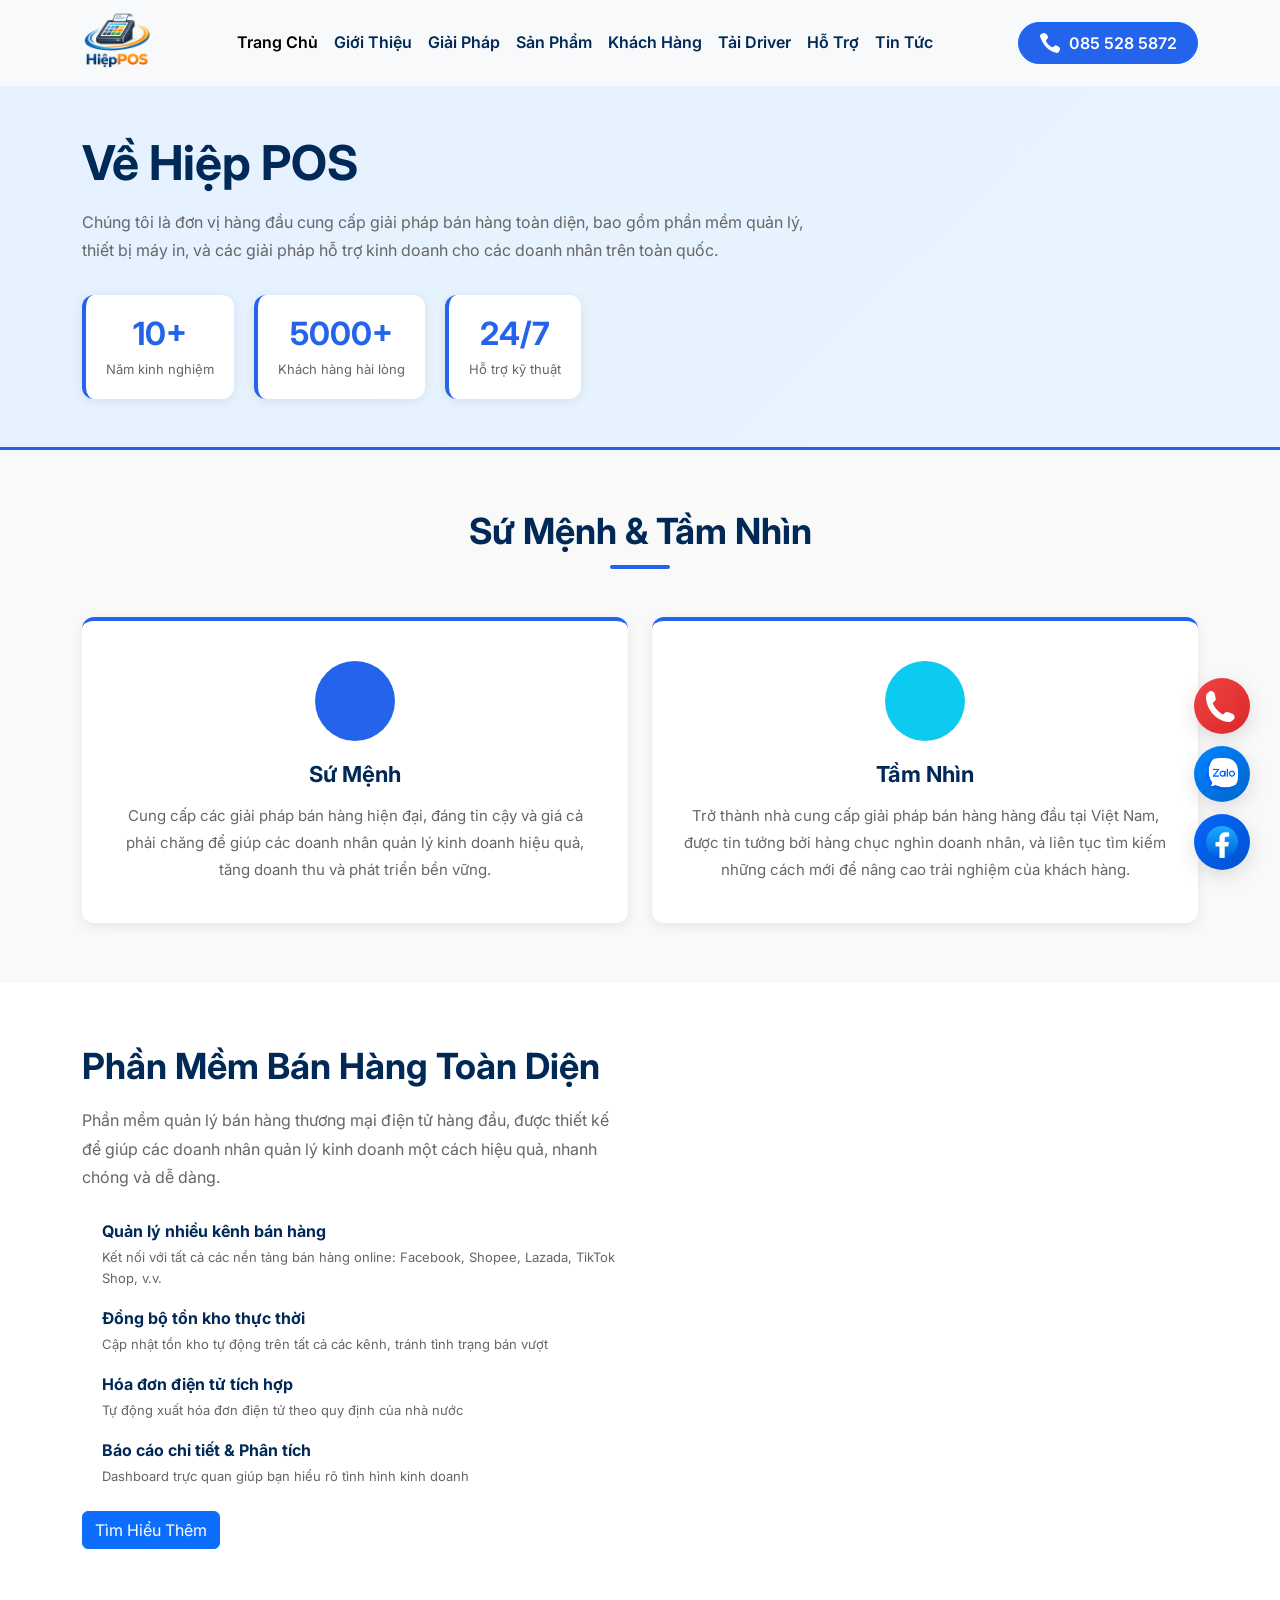
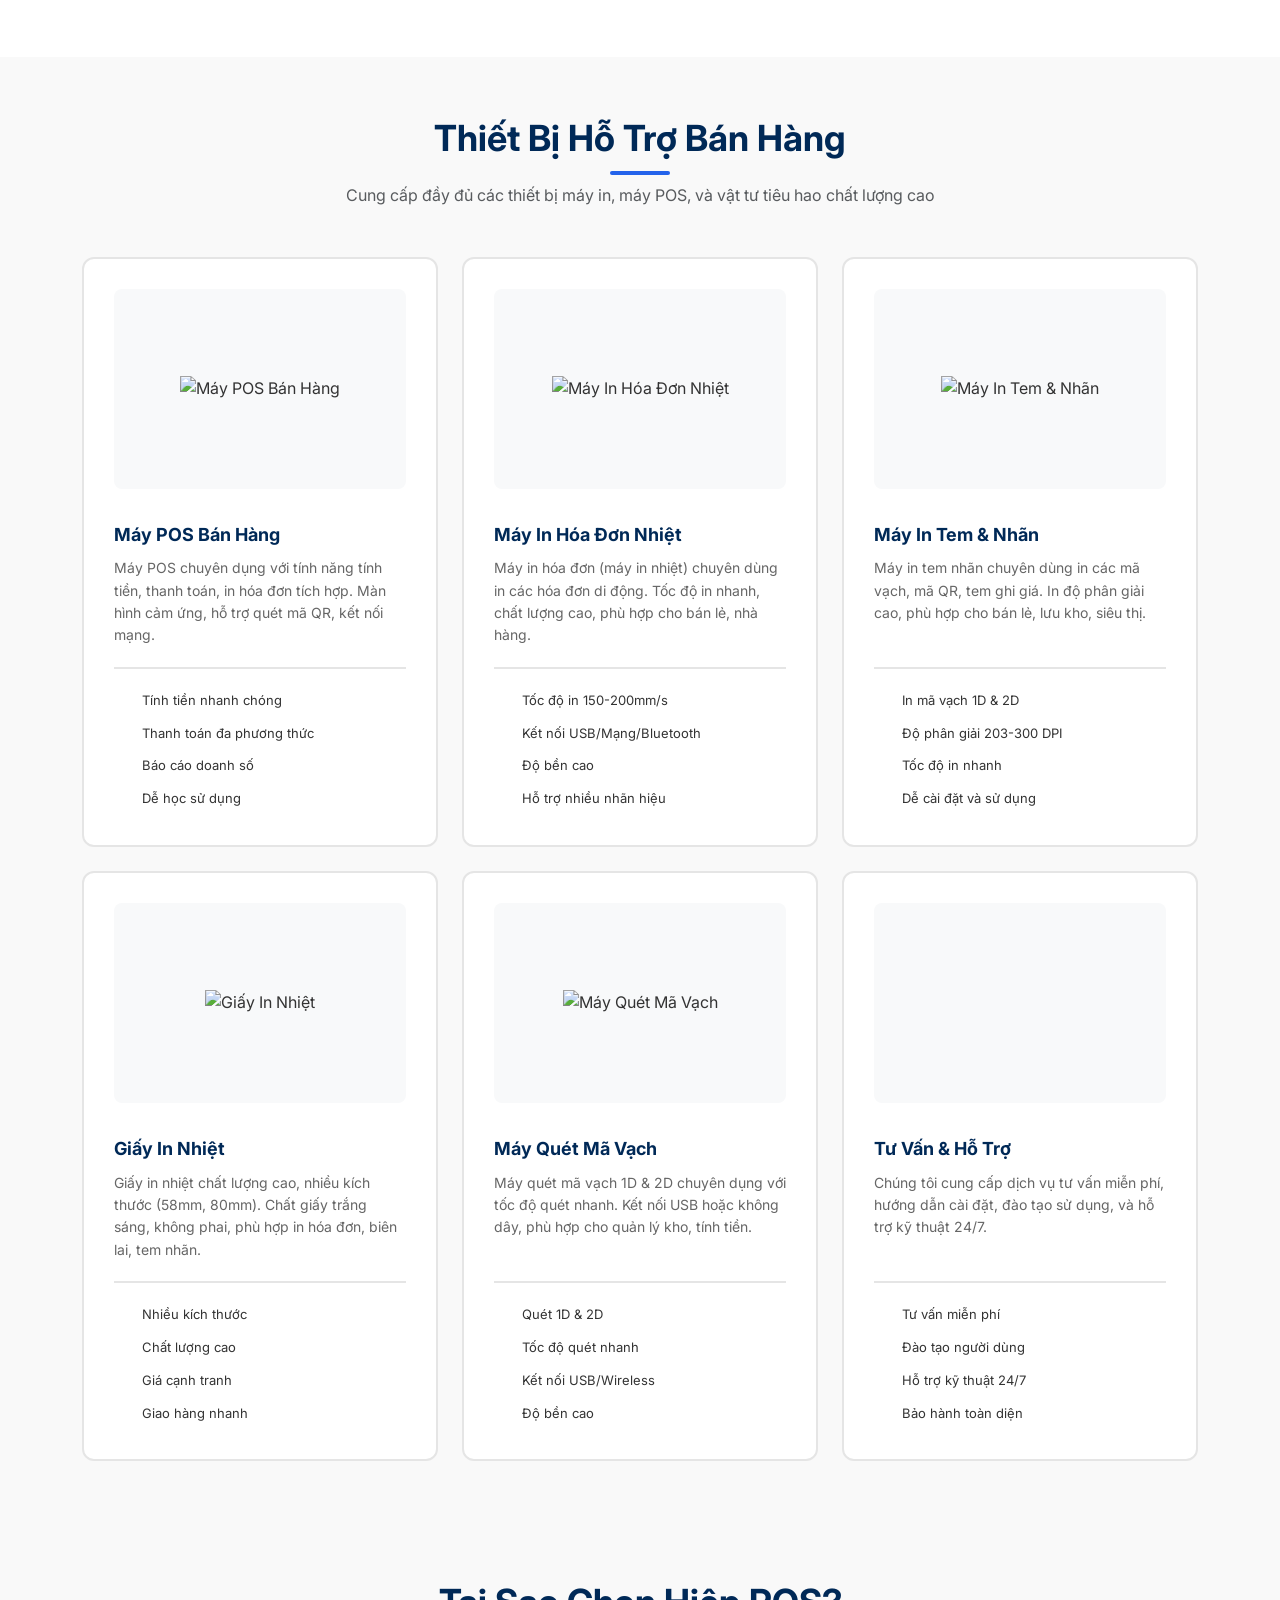
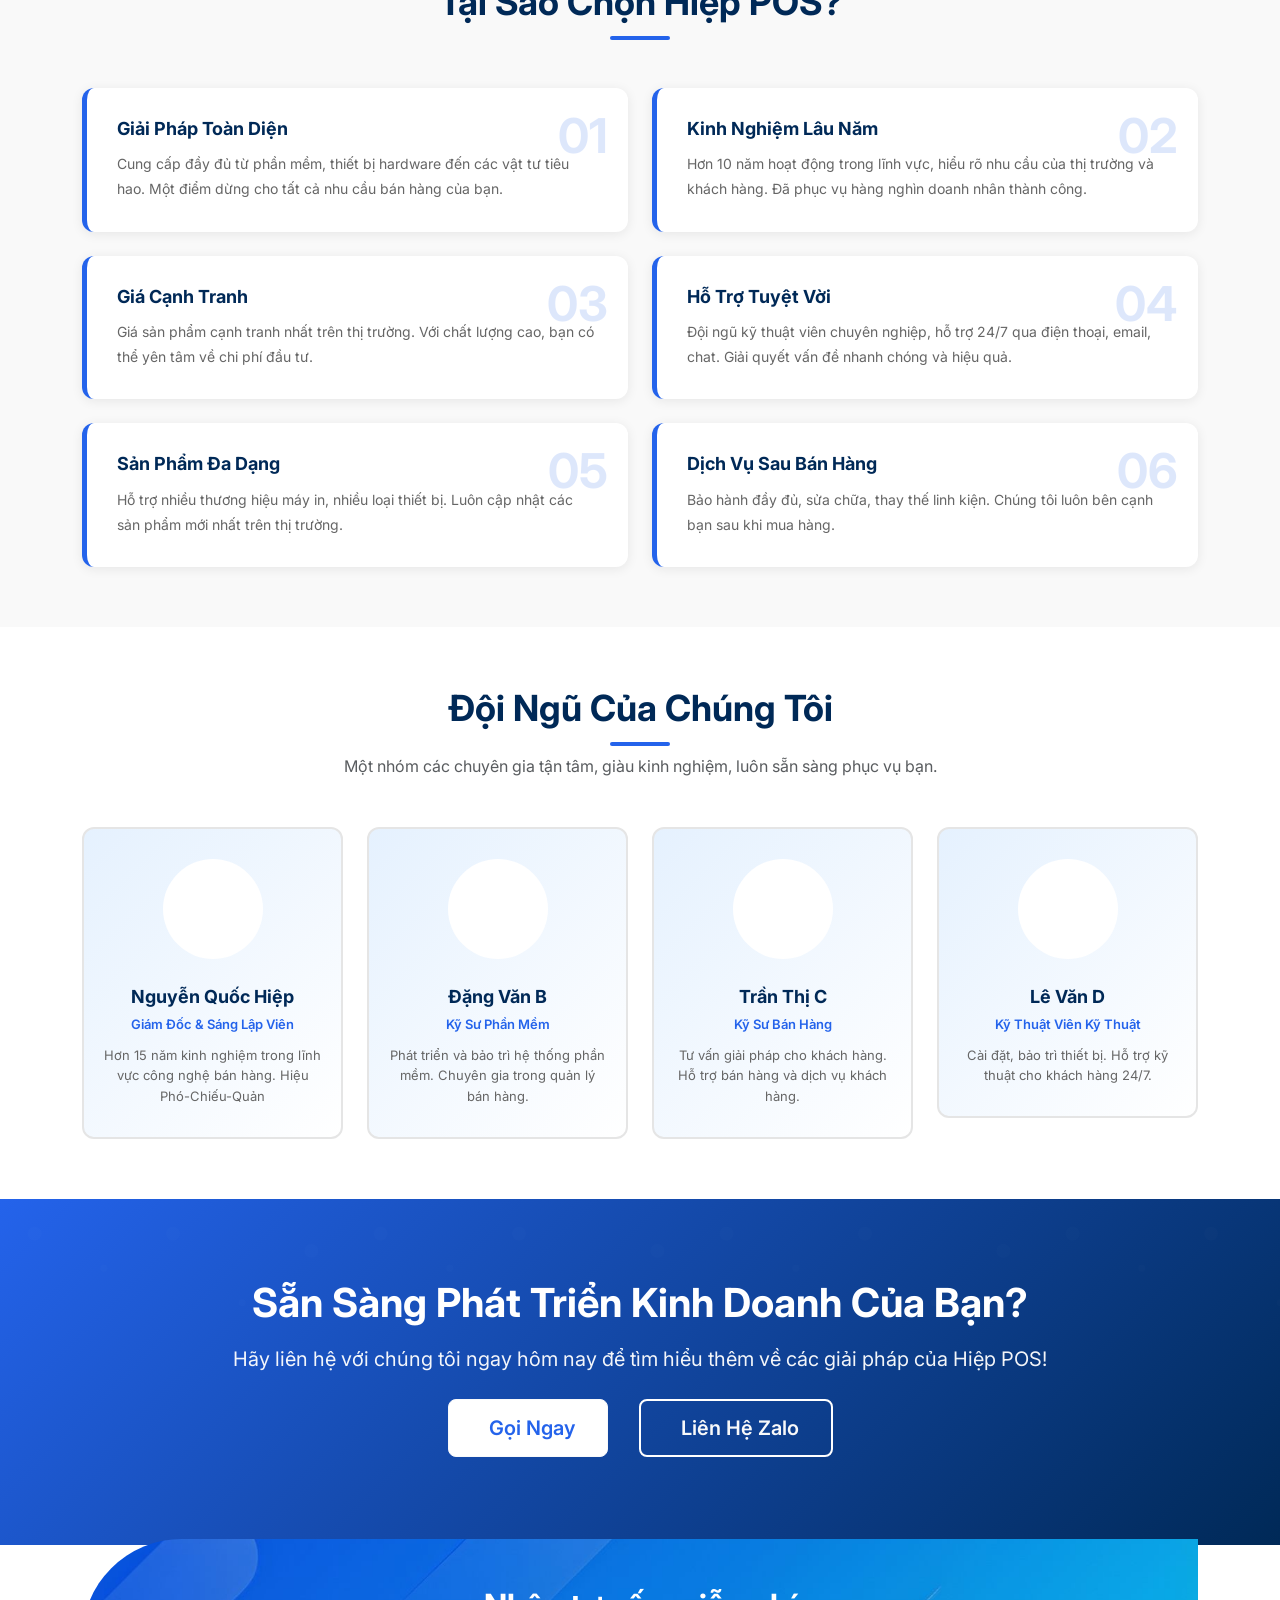
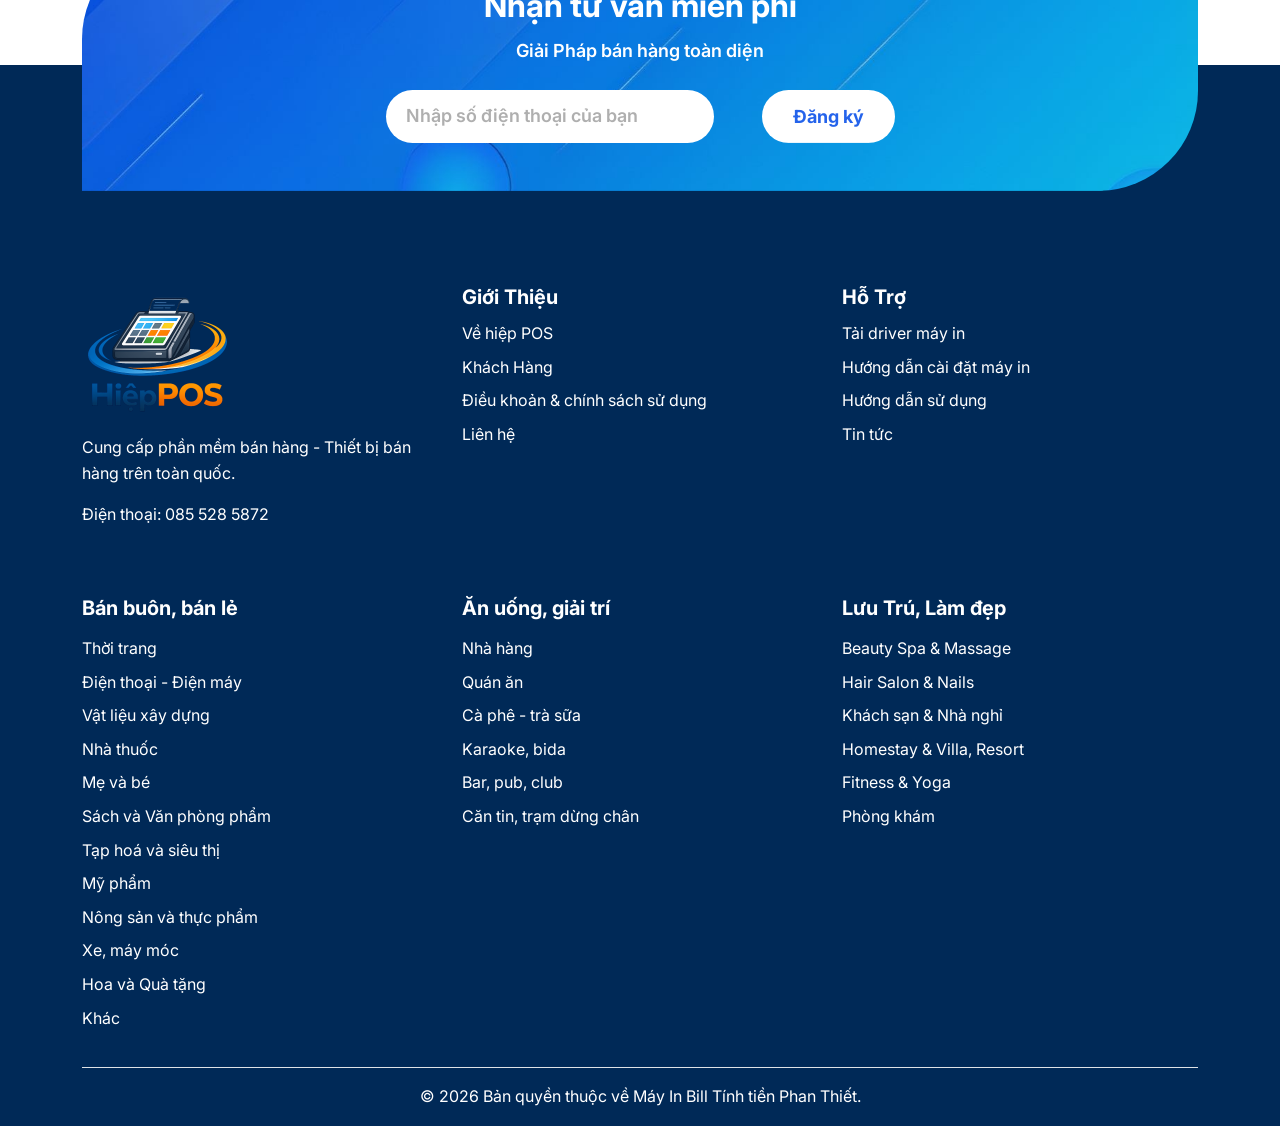
==== aboutus.html @ c45941be "update aboutus" ====
<!DOCTYPE html>
<html lang="vi">

<head>
  <meta charset="UTF-8">
  <meta name="viewport" content="width=device-width, initial-scale=1.0">
  <title>Về Hiệp POS - Giải Pháp Bán Hàng Toàn Diện</title>
  <link rel="icon" href="assets/images/icons/logo2.png">
  <link href="https://cdn.jsdelivr.net/npm/bootstrap@5.3.8/dist/css/bootstrap.min.css" rel="stylesheet"
    integrity="sha384-sRIl4kxILFvY47J16cr9ZwB07vP4J8+LH7qKQnuqkuIAvNWLzeN8tE5YBujZqJLB" crossorigin="anonymous">
  <link rel="preconnect" href="https://fonts.googleapis.com">
  <link rel="preconnect" href="https://fonts.gstatic.com" crossorigin>
  <link
    href="https://fonts.googleapis.com/css2?family=Inter:ital,opsz,wght@0,14..32,100..900;1,14..32,100..900&display=swap"
    rel="stylesheet">
  <link rel="stylesheet" href="./assets/css/reset.css">
  <link rel="stylesheet" href="https://unicons.iconscout.com/release/v4.2.0/css/solid.css">
  <link rel="stylesheet" href="./assets/css/style.css">
  <link rel="stylesheet" href="./assets/css/aboutus.css">

  <link rel="stylesheet" href="https://cdn.jsdelivr.net/npm/swiper@12/swiper-bundle.min.css" />
  <!-- Google tag (gtag.js) -->
  <script async src="https://www.googletagmanager.com/gtag/js?id=AW-18005648079"></script>
  <script>
    window.dataLayer = window.dataLayer || [];
    function gtag() { dataLayer.push(arguments); }
    gtag('js', new Date());

    gtag('config', 'AW-18005648079');
  </script>
</head>

<body>

  <!-- HEADER -->
  <header class="header">
    <nav class="navbar navbar-expand-lg bg-body-tertiary">
      <div class="container">
        <div class="logo">
          <img src="./assets/images/icons/logo2.png" alt="Logo">
        </div>
        <button class="navbar-toggler order-2" type="button" data-bs-toggle="collapse"
          data-bs-target="#navbarNavAltMarkup" aria-controls="navbarNavAltMarkup" aria-expanded="false"
          aria-label="Toggle navigation">
          <span class="navbar-toggler-icon"></span>
        </button>
        <div class="collapse order-2 order-lg-1 navbar-collapse justify-content-center" id="navbarNavAltMarkup">
          <div class="navbar-nav">
            <a class="nav-link active" aria-current="page" href="#">Trang chủ</a>
            <a class="nav-link" href="/aboutus.html">Giới thiệu</a>
            <a class="nav-link" href="#">Giải pháp</a>
            <a class="nav-link" href="#">Sản Phẩm</a>
            <a class="nav-link" href="#">Khách hàng</a>
            <a class="nav-link" href="/driver.html">Tải Driver</a>
            <a class="nav-link" href="#">Hỗ trợ</a>
            <a class="nav-link" href="#">Tin tức</a>
          </div>
        </div>
        <div class="phone-number order-1 oder-lg-3">
          <a href="tel:0855285872" class="btn btn-primary text-white d-flex align-items-center gap-2">
            <img class="icon" src="assets/images/icons/phone.svg" alt="Phone Icon"> 085 528 5872
          </a>
        </div>
      </div>
    </nav>
  </header>

  <!-- HERO BANNER SECTION -->
  <section class="about-hero py-5">
    <div class="container">
      <div class="row align-items-center">
        <div class="col-lg-8">
          <h1 class="about-title mb-3">Về Hiệp POS</h1>
          <p class="about-subtitle mb-4">Chúng tôi là đơn vị hàng đầu cung cấp giải pháp bán hàng toàn diện, bao gồm phần mềm quản lý, thiết bị máy in, và các giải pháp hỗ trợ kinh doanh cho các doanh nhân trên toàn quốc.</p>
          <div class="hero-stats">
            <div class="stat-item">
              <h3 class="stat-number">10+</h3>
              <p class="stat-label">Năm kinh nghiệm</p>
            </div>
            <div class="stat-item">
              <h3 class="stat-number">5000+</h3>
              <p class="stat-label">Khách hàng hài lòng</p>
            </div>
            <div class="stat-item">
              <h3 class="stat-number">24/7</h3>
              <p class="stat-label">Hỗ trợ kỹ thuật</p>
            </div>
          </div>
        </div>
        <div class="col-lg-4">
          <div class="hero-icon">
            <i class="uis uis-monitor"></i>
          </div>
        </div>
      </div>
    </div>
  </section>

  <!-- MISSION & VISION SECTION -->
  <section class="about-mission py-5 bg-light">
    <div class="container">
      <h2 class="section-title mb-5 text-center">Sứ Mệnh & Tầm Nhìn</h2>
      
      <div class="row g-4">
        <div class="col-lg-6">
          <div class="mission-card">
            <div class="mission-icon bg-primary">
              <i class="uis uis-target"></i>
            </div>
            <h4 class="mission-title">Sứ Mệnh</h4>
            <p class="mission-desc">Cung cấp các giải pháp bán hàng hiện đại, đáng tin cậy và giá cả phải chăng để giúp các doanh nhân quản lý kinh doanh hiệu quả, tăng doanh thu và phát triển bền vững.</p>
          </div>
        </div>
        <div class="col-lg-6">
          <div class="mission-card">
            <div class="mission-icon bg-info">
              <i class="uis uis-rocket"></i>
            </div>
            <h4 class="mission-title">Tầm Nhìn</h4>
            <p class="mission-desc">Trở thành nhà cung cấp giải pháp bán hàng hàng đầu tại Việt Nam, được tin tưởng bởi hàng chục nghìn doanh nhân, và liên tục tìm kiếm những cách mới để nâng cao trải nghiệm của khách hàng.</p>
          </div>
        </div>
      </div>
    </div>
  </section>

  <!-- PHẦN MỀM BÁN HÀNG SECTION -->
  <section class="about-software py-5">
    <div class="container">
      <div class="row align-items-center mb-5">
        <div class="col-lg-6">
          <h2 class="software-title mb-3">Phần Mềm Bán Hàng Toàn Diện</h2>
          <p class="software-desc">Phần mềm quản lý bán hàng thương mại điện tử hàng đầu, được thiết kế để giúp các doanh nhân quản lý kinh doanh một cách hiệu quả, nhanh chóng và dễ dàng.</p>
          <div class="software-features-list">
            <div class="feature-row">
              <i class="uis uis-check-circle"></i>
              <div>
                <h5>Quản lý nhiều kênh bán hàng</h5>
                <p>Kết nối với tất cả các nền tảng bán hàng online: Facebook, Shopee, Lazada, TikTok Shop, v.v.</p>
              </div>
            </div>
            <div class="feature-row">
              <i class="uis uis-check-circle"></i>
              <div>
                <h5>Đồng bộ tồn kho thực thời</h5>
                <p>Cập nhật tồn kho tự động trên tất cả các kênh, tránh tình trạng bán vượt</p>
              </div>
            </div>
            <div class="feature-row">
              <i class="uis uis-check-circle"></i>
              <div>
                <h5>Hóa đơn điện tử tích hợp</h5>
                <p>Tự động xuất hóa đơn điện tử theo quy định của nhà nước</p>
              </div>
            </div>
            <div class="feature-row">
              <i class="uis uis-check-circle"></i>
              <div>
                <h5>Báo cáo chi tiết & Phân tích</h5>
                <p>Dashboard trực quan giúp bạn hiểu rõ tình hình kinh doanh</p>
              </div>
            </div>
          </div>
          <a href="#" class="btn btn-primary mt-4">Tìm Hiểu Thêm</a>
        </div>
        <div class="col-lg-6">
          <div class="software-image">
            <i class="uis uis-software"></i>
          </div>
        </div>
      </div>
    </div>
  </section>

  <!-- THIẾT BỊ BÁN HÀNG SECTION -->
  <section class="about-hardware py-5 bg-light">
    <div class="container">
      <h2 class="section-title mb-2 text-center">Thiết Bị Hỗ Trợ Bán Hàng</h2>
      <p class="text-center text-muted mb-5">Cung cấp đầy đủ các thiết bị máy in, máy POS, và vật tư tiêu hao chất lượng cao</p>

      <div class="row g-4">
        <!-- POS Machines -->
        <div class="col-md-6 col-lg-4">
          <div class="product-card">
            <div class="product-image">
              <img src="assets/images/products/pos-machine.png" alt="Máy POS Bán Hàng" class="product-img">
            </div>
            <div class="product-icon">
              <i class="uis uis-credit-card"></i>
            </div>
            <h4 class="product-name">Máy POS Bán Hàng</h4>
            <p class="product-desc">Máy POS chuyên dụng với tính năng tính tiền, thanh toán, in hóa đơn tích hợp. Màn hình cảm ứng, hỗ trợ quét mã QR, kết nối mạng.</p>
            <ul class="product-features">
              <li><i class="uis uis-check"></i> Tính tiền nhanh chóng</li>
              <li><i class="uis uis-check"></i> Thanh toán đa phương thức</li>
              <li><i class="uis uis-check"></i> Báo cáo doanh số</li>
              <li><i class="uis uis-check"></i> Dễ học sử dụng</li>
            </ul>
          </div>
        </div>

        <!-- Thermal Printers -->
        <div class="col-md-6 col-lg-4">
          <div class="product-card">
            <div class="product-image">
              <img src="assets/images/products/thermal-printer.png" alt="Máy In Hóa Đơn Nhiệt" class="product-img">
            </div>
            <div class="product-icon">
              <i class="uis uis-print"></i>
            </div>
            <h4 class="product-name">Máy In Hóa Đơn Nhiệt</h4>
            <p class="product-desc">Máy in hóa đơn (máy in nhiệt) chuyên dùng in các hóa đơn di động. Tốc độ in nhanh, chất lượng cao, phù hợp cho bán lẻ, nhà hàng.</p>
            <ul class="product-features">
              <li><i class="uis uis-check"></i> Tốc độ in 150-200mm/s</li>
              <li><i class="uis uis-check"></i> Kết nối USB/Mạng/Bluetooth</li>
              <li><i class="uis uis-check"></i> Độ bền cao</li>
              <li><i class="uis uis-check"></i> Hỗ trợ nhiều nhãn hiệu</li>
            </ul>
          </div>
        </div>

        <!-- Label Printers -->
        <div class="col-md-6 col-lg-4">
          <div class="product-card">
            <div class="product-image">
              <img src="assets/images/products/label-printer.png" alt="Máy In Tem & Nhãn" class="product-img">
            </div>
            <div class="product-icon">
              <i class="uis uis-barcode"></i>
            </div>
            <h4 class="product-name">Máy In Tem & Nhãn</h4>
            <p class="product-desc">Máy in tem nhãn chuyên dùng in các mã vạch, mã QR, tem ghi giá. In độ phân giải cao, phù hợp cho bán lẻ, lưu kho, siêu thị.</p>
            <ul class="product-features">
              <li><i class="uis uis-check"></i> In mã vạch 1D & 2D</li>
              <li><i class="uis uis-check"></i> Độ phân giải 203-300 DPI</li>
              <li><i class="uis uis-check"></i> Tốc độ in nhanh</li>
              <li><i class="uis uis-check"></i> Dễ cài đặt và sử dụng</li>
            </ul>
          </div>
        </div>

        <!-- Thermal Paper -->
        <div class="col-md-6 col-lg-4">
          <div class="product-card">
            <div class="product-image">
              <img src="assets/images/products/thermal-paper.png" alt="Giấy In Nhiệt" class="product-img">
            </div>
            <div class="product-icon">
              <i class="uis uis-document"></i>
            </div>
            <h4 class="product-name">Giấy In Nhiệt</h4>
            <p class="product-desc">Giấy in nhiệt chất lượng cao, nhiều kích thước (58mm, 80mm). Chất giấy trắng sáng, không phai, phù hợp in hóa đơn, biên lai, tem nhãn.</p>
            <ul class="product-features">
              <li><i class="uis uis-check"></i> Nhiều kích thước</li>
              <li><i class="uis uis-check"></i> Chất lượng cao</li>
              <li><i class="uis uis-check"></i> Giá cạnh tranh</li>
              <li><i class="uis uis-check"></i> Giao hàng nhanh</li>
            </ul>
          </div>
        </div>

        <!-- Barcode Scanner -->
        <div class="col-md-6 col-lg-4">
          <div class="product-card">
            <div class="product-image">
              <img src="assets/images/products/barcode-scanner.png" alt="Máy Quét Mã Vạch" class="product-img">
            </div>
            <div class="product-icon">
              <i class="uis uis-barcode"></i>
            </div>
            <h4 class="product-name">Máy Quét Mã Vạch</h4>
            <p class="product-desc">Máy quét mã vạch 1D & 2D chuyên dụng với tốc độ quét nhanh. Kết nối USB hoặc không dây, phù hợp cho quản lý kho, tính tiền.</p>
            <ul class="product-features">
              <li><i class="uis uis-check"></i> Quét 1D & 2D</li>
              <li><i class="uis uis-check"></i> Tốc độ quét nhanh</li>
              <li><i class="uis uis-check"></i> Kết nối USB/Wireless</li>
              <li><i class="uis uis-check"></i> Độ bền cao</li>
            </ul>
          </div>
        </div>

        <!-- Support & Consultation -->
        <div class="col-md-6 col-lg-4">
          <div class="product-card">
            <div class="product-image">
              <i class="uis uis-headset product-img-icon"></i>
            </div>
            <div class="product-icon">
              <i class="uis uis-headset"></i>
            </div>
            <h4 class="product-name">Tư Vấn & Hỗ Trợ</h4>
            <p class="product-desc">Chúng tôi cung cấp dịch vụ tư vấn miễn phí, hướng dẫn cài đặt, đào tạo sử dụng, và hỗ trợ kỹ thuật 24/7.</p>
            <ul class="product-features">
              <li><i class="uis uis-check"></i> Tư vấn miễn phí</li>
              <li><i class="uis uis-check"></i> Đào tạo người dùng</li>
              <li><i class="uis uis-check"></i> Hỗ trợ kỹ thuật 24/7</li>
              <li><i class="uis uis-check"></i> Bảo hành toàn diện</li>
            </ul>
          </div>
        </div>
      </div>
    </div>
  </section>

  <!-- WHY CHOOSE US SECTION -->
  <section class="about-advantages py-5 bg-light">
    <div class="container">
      <h2 class="section-title mb-5 text-center">Tại Sao Chọn Hiệp POS?</h2>

      <div class="row g-4">
        <div class="col-md-6">
          <div class="advantage-item">
            <div class="advantage-number">01</div>
            <h4 class="advantage-title">Giải Pháp Toàn Diện</h4>
            <p class="advantage-desc">Cung cấp đầy đủ từ phần mềm, thiết bị hardware đến các vật tư tiêu hao. Một điểm dừng cho tất cả nhu cầu bán hàng của bạn.</p>
          </div>
        </div>

        <div class="col-md-6">
          <div class="advantage-item">
            <div class="advantage-number">02</div>
            <h4 class="advantage-title">Kinh Nghiệm Lâu Năm</h4>
            <p class="advantage-desc">Hơn 10 năm hoạt động trong lĩnh vực, hiểu rõ nhu cầu của thị trường và khách hàng. Đã phục vụ hàng nghìn doanh nhân thành công.</p>
          </div>
        </div>

        <div class="col-md-6">
          <div class="advantage-item">
            <div class="advantage-number">03</div>
            <h4 class="advantage-title">Giá Cạnh Tranh</h4>
            <p class="advantage-desc">Giá sản phẩm cạnh tranh nhất trên thị trường. Với chất lượng cao, bạn có thể yên tâm về chi phí đầu tư.</p>
          </div>
        </div>

        <div class="col-md-6">
          <div class="advantage-item">
            <div class="advantage-number">04</div>
            <h4 class="advantage-title">Hỗ Trợ Tuyệt Vời</h4>
            <p class="advantage-desc">Đội ngũ kỹ thuật viên chuyên nghiệp, hỗ trợ 24/7 qua điện thoại, email, chat. Giải quyết vấn đề nhanh chóng và hiệu quả.</p>
          </div>
        </div>

        <div class="col-md-6">
          <div class="advantage-item">
            <div class="advantage-number">05</div>
            <h4 class="advantage-title">Sản Phẩm Đa Dạng</h4>
            <p class="advantage-desc">Hỗ trợ nhiều thương hiệu máy in, nhiều loại thiết bị. Luôn cập nhật các sản phẩm mới nhất trên thị trường.</p>
          </div>
        </div>

        <div class="col-md-6">
          <div class="advantage-item">
            <div class="advantage-number">06</div>
            <h4 class="advantage-title">Dịch Vụ Sau Bán Hàng</h4>
            <p class="advantage-desc">Bảo hành đầy đủ, sửa chữa, thay thế linh kiện. Chúng tôi luôn bên cạnh bạn sau khi mua hàng.</p>
          </div>
        </div>
      </div>
    </div>
  </section>

  <!-- TEAM SECTION -->
  <section class="about-team py-5">
    <div class="container">
      <h2 class="section-title mb-2 text-center">Đội Ngũ Của Chúng Tôi</h2>
      <p class="text-center text-muted mb-5">Một nhóm các chuyên gia tận tâm, giàu kinh nghiệm, luôn sẵn sàng phục vụ bạn.</p>

      <div class="row g-4">
        <div class="col-md-6 col-lg-3">
          <div class="team-card">
            <div class="team-avatar">
              <i class="uis uis-user"></i>
            </div>
            <h5 class="team-name">Nguyễn Quốc Hiệp</h5>
            <p class="team-position">Giám Đốc & Sáng Lập Viên</p>
            <p class="team-bio">Hơn 15 năm kinh nghiệm trong lĩnh vực công nghệ bán hàng. Hiệu Phó-Chiếu-Quản</p>
          </div>
        </div>

        <div class="col-md-6 col-lg-3">
          <div class="team-card">
            <div class="team-avatar">
              <i class="uis uis-user"></i>
            </div>
            <h5 class="team-name">Đặng Văn B</h5>
            <p class="team-position">Kỹ Sư Phần Mềm</p>
            <p class="team-bio">Phát triển và bảo trì hệ thống phần mềm. Chuyên gia trong quản lý bán hàng.</p>
          </div>
        </div>

        <div class="col-md-6 col-lg-3">
          <div class="team-card">
            <div class="team-avatar">
              <i class="uis uis-user"></i>
            </div>
            <h5 class="team-name">Trần Thị C</h5>
            <p class="team-position">Kỹ Sư Bán Hàng</p>
            <p class="team-bio">Tư vấn giải pháp cho khách hàng. Hỗ trợ bán hàng và dịch vụ khách hàng.</p>
          </div>
        </div>

        <div class="col-md-6 col-lg-3">
          <div class="team-card">
            <div class="team-avatar">
              <i class="uis uis-user"></i>
            </div>
            <h5 class="team-name">Lê Văn D</h5>
            <p class="team-position">Kỹ Thuật Viên Kỹ Thuật</p>
            <p class="team-bio">Cài đặt, bảo trì thiết bị. Hỗ trợ kỹ thuật cho khách hàng 24/7.</p>
          </div>
        </div>
      </div>
    </div>
  </section>

  <!-- CTA SECTION -->
  <section class="about-cta py-5 bg-primary text-white">
    <div class="container">
      <div class="text-center">
        <h2 class="mb-3">Sẵn Sàng Phát Triển Kinh Doanh Của Bạn?</h2>
        <p class="mb-4 fs-5">Hãy liên hệ với chúng tôi ngay hôm nay để tìm hiểu thêm về các giải pháp của Hiệp POS!</p>
        <div class="cta-buttons">
          <a href="tel:0855285872" class="btn btn-light btn-lg me-3 mb-2">
            <i class="uis uis-phone"></i> Gọi Ngay
          </a>
          <a href="https://zalo.me/0855285872" class="btn btn-outline-light btn-lg mb-2" target="_blank">
            <i class="uis uis-message"></i> Liên Hệ Zalo
          </a>
        </div>
      </div>
    </div>
  </section>

  <!-- FOOTER -->
  <footer class="footer bg-primary-dark text-white">
    <div class="container">
      <div class="register text-center py-4 py-lg-5">
        <h2 class="title">Nhận tư vấn miễn phí</h2>
        <div class="slogan">Giải Pháp bán hàng toàn diện</div>
        <div class="form-group d-flex justify-content-center align-items-center gap-2 gap-lg-5 mt-3 mt-lg-4">
          <input class="form" type="text" placeholder="Nhập số điện thoại của bạn">
          <button class="btn primary">Đăng ký</button>
        </div>
      </div>

    </div>
    <div class="mid-footer">
      <div class="container pt-5 pb-3">
        <div class="row g-4">
          <div class="col col-12 col-md-6 col-lg-4">
            <div class="logo">
              <a href="#"><img src="/assets/images/icons/logo2.png" alt="Logo"></a>
            </div>
            <p>Cung cấp phần mềm bán hàng - Thiết bị bán hàng trên toàn quốc.</p>
            <p>Điện thoại: 085 528 5872</p>
          </div>
          <div class="col col-12 col-md-6 col-lg-4">
            <h3 class="title">Giới Thiệu</h3>
            <ul class="quick-links">
              <li><a href="#">Về hiệp POS</a></li>
              <li><a href="#">Khách Hàng</a></li>
              <li><a href="#">Điều khoản & chính sách sử dụng</a></li>
              <li><a href="#">Liên hệ</a></li>
            </ul>
          </div>
          <div class="col col-12 col-md-6 col-lg-4">
            <h3 class="title">Hỗ Trợ</h3>
            <ul class="quick-links">
              <li><a href="/driver.html">Tải driver máy in</a></li>
              <li><a href="#">Hướng dẫn cài đặt máy in</a></li>
              <li><a href="#">Hướng dẫn sử dụng</a></li>
              <li><a href="#">Tin tức</a></li>
            </ul>
          </div>
        </div>
        <div class="row mt-5">
          <div class="col col-12 col-md-6 col-lg-4">
            <div class="title">Bán buôn, bán lẻ</div>
            <ul class="quick-links">
              <li><a href="#">Thời trang</a></li>
              <li><a href="#">Điện thoại - Điện máy</a></li>
              <li><a href="#">Vật liệu xây dựng</a></li>
              <li><a href="#">Nhà thuốc</a></li>
              <li><a href="#">Mẹ và bé</a></li>
              <li><a href="#">Sách và Văn phòng phẩm</a></li>
              <li><a href="#">Tạp hoá và siêu thị</a></li>
              <li><a href="#">Mỹ phẩm</a></li>
              <li><a href="#">Nông sản và thực phẩm</a></li>
              <li><a href="#">Xe, máy móc</a></li>
              <li><a href="#">Hoa và Quà tặng</a></li>
              <li><a href="#">Khác</a></li>
            </ul>
          </div>
          <div class="col col-12 col-md-6 col-lg-4">
            <div class="title">Ăn uống, giải trí</div>
            <ul class="quick-links">
              <li><a href="#">Nhà hàng</a></li>
              <li><a href="#">Quán ăn</a></li>
              <li><a href="#">Cà phê - trà sữa</a></li>
              <li><a href="#">Karaoke, bida</a></li>
              <li><a href="#">Bar, pub, club</a></li>
              <li><a href="#">Căn tin, trạm dừng chân</a></li>
            </ul>
          </div>
          <div class="col col-12 col-md-6 col-lg-4">
            <div class="title">Lưu Trú, Làm đẹp</div>
            <ul class="quick-links">
              <li><a href="#">Beauty Spa & Massage</a></li>
              <li><a href="#">Hair Salon & Nails</a></li>
              <li><a href="#">Khách sạn & Nhà nghỉ</a></li>
              <li><a href="#">Homestay & Villa, Resort</a></li>
              <li><a href="#">Fitness & Yoga</a></li>
              <li><a href="#">Phòng khám</a></li>
            </ul>
          </div>
        </div>
        <div class="copyright pt-3 border-top text-center">&copy; 2026 Bản quyền thuộc về Máy In Bill Tính tiền Phan
          Thiết.
        </div>
      </div>
    </div>


  </footer>

  <!-- Floating Action Buttons -->
  <div class="floating-btn-group">
    <!-- Contact Buttons -->
    <a href="tel:0855285872" class="fab-item fab-call" title="Gọi ngay">
      <img src="assets/images/icons/phone.png" alt="Zalo" class="fab-icon-zalo">
      <span class="fab-label">Gọi ngay</span>
    </a>

    <a href="https://zalo.me/0855285872" class="fab-item fab-zalo" target="_blank" title="Liên hệ Zalo">
      <img src="assets/images/icons/icon_zalo_50x50.png" alt="Zalo" class="fab-icon-zalo">
      <span class="fab-label">Zalo</span>
    </a>

    <a href="https://www.facebook.com/nquyhiep" class="fab-item fab-facebook" target="_blank" title="Liên hệ Facebook">
      <img src="assets/images/icons/icon-facebook-100x100.png" alt="Facebook" class="fab-icon-facebook">
      <span class="fab-label">Facebook</span>
    </a>
  </div>

  <script src="https://cdn.jsdelivr.net/npm/bootstrap@5.3.8/dist/js/bootstrap.bundle.min.js"
    integrity="sha384-FKyoEForCGlyvwx9Hj09JcYn3nv7wiPVlz7YYwJrWVcXK/BmnVDxM+D2scQbITxI"
    crossorigin="anonymous"></script>
  <script src="https://cdn.jsdelivr.net/npm/swiper@12/swiper-bundle.min.js"></script>

  <script>
    // Floating Action Buttons are always visible
    console.log('FAB buttons loaded and visible');
  </script>
</body>

</html>
---- assets/css/style.css ----
:root {
    /* Primary*/
    --color-primary: #2463eb;
    --color-primary-dark: #002957;
    --color-primary-light: #e5f1fe;
    --color-primary-hover: #002957;

    /* Secondary */
    --color-secondary: #1cc538;

    /* Background */
    --color-bg: #ffffff;
    --color-bg-light: #f9f9f9;
    --color-bg-dark: #1a1a1a;

    /* Text */
    --color-text: #333333;
    --color-text-light: #666666;
    --color-text-white: #ffffff;

    /* Border */
    --color-border: #e5e5e5;

    /* State */
    --color-success: #2ecc71;
    --color-warning: #f39c12;
    --color-error: #e74c3c;
}
body {
    font-family: "Inter", sans-serif;
    color: var(--color-text);
    background-color: var(--color-bg);
    line-height: 1.6;
}

.bg-primary {
    background-color: var(--color-primary) !important;
}
.bg-primary-light {
    background-color: var(--color-primary-light) !important;
}
.bg-primary-dark {
    background-color: var(--color-primary-dark) !important;
}

.line1 {
    display: -webkit-box;
    -webkit-line-clamp: 1;
    -webkit-box-orient: vertical;
    overflow: hidden;
    text-overflow: ellipsis;
}
.line2 {
    display: -webkit-box;
    -webkit-line-clamp: 2;
    -webkit-box-orient: vertical;
    overflow: hidden;
    text-overflow: ellipsis;
}
.line3 {
    display: -webkit-box;
    -webkit-line-clamp: 3;
    -webkit-box-orient: vertical;
    overflow: hidden;
    text-overflow: ellipsis;
}
.line4 {
    display: -webkit-box;
    -webkit-line-clamp: 4;
    -webkit-box-orient: vertical;
    overflow: hidden;
    text-overflow: ellipsis;
}
.line5 {
    display: -webkit-box;
    -webkit-line-clamp: 5;
    -webkit-box-orient: vertical;
    overflow: hidden;
    text-overflow: ellipsis;
}
.line6 {
    display: -webkit-box;
    -webkit-line-clamp: 6;
    -webkit-box-orient: vertical;
    overflow: hidden;
    text-overflow: ellipsis;
}

.btn-see-more {
    display: flex;
    align-items: center;
    font-weight: bold;
    color: #fff;
    font-size: 28px;
    border-radius: 50px;
    padding: 4px 30px;
    background: var(--color-primary);
    animation: fadeInRight 1s;
    line-height: 1.4;
}
.btn-see-more:hover {
    color: #fff;
    opacity: 0.9;
}
.btn-see-more i {
    margin-left: 10px;
    font-size: 42px;
}

@media screen and (max-width: 991.98px) {
}
@media screen and (max-width: 767.98px) {
}
@media screen and (max-width: 575.98px) {
    .btn-see-more {
        font-size: 22px;
        padding: 3px 28px;
    }
    .btn-see-more i {
        margin-left: 10px;
        font-size: 36px;
    }
}

/*header*/
.header {
    position: relative;
    width: 100%;
    z-index: 2;
}
.btn-booking-all {
    font-weight: bold;
    color: #000;
    margin-right: 20px;
    border-radius: 50px;
    animation: fadeInRight 1s;
    background: #f19335;
    background: linear-gradient(
        90deg,
        rgba(241, 147, 53, 1) 0%,
        rgba(255, 176, 87, 1) 100%
    );
    border: none;
    box-shadow: rgba(100, 100, 111, 0.2) 0px 7px 29px 0px;
}
.btn-booking-all:hover {
    color: #333;
    opacity: 0.9;
}

.header .logo {
    height: 70px;
    position: relative;
    overflow: hidden;
    animation: zoomIn 1s;
}
.logo img {
    height: 100%;
}
.header {
    /* flex:auto; */
}
.header .nav-link {
    display: flex;
    padding: 12px 0;
    text-align: center;
    align-items: center;
    position: relative;
    font-weight: 600;
    font-size: 16px;
    text-transform: capitalize;
    color: var(--color-primary-dark);
}

.phone-number {
    display: flex;
    align-items: center;
    gap: 10px;
}
.phone-number a {
    display: flex;
    align-items: center;
    gap: 10px;
    font-size: 16px;
    font-weight: 600;
    color: #fff;
    animation: fadeInRight 1s;
    background: var(--color-primary);
    border-radius: 50px;
    padding: 8px 20px;
    animation: fadeInRight 1s;
}
.phone-number a .icon {
    width: 22px;
    height: 22px;
    filter: brightness(0) saturate(100%) invert(98%) sepia(9%) saturate(4%)
        hue-rotate(315deg) brightness(115%) contrast(100%);
}
.phone-number a:hover {
    color: var(--color-primary-hover);
    opacity: 0.9;
}

#ShowMenu {
    z-index: 998;
    animation: fadeInRight 1s;
}
#ShowMenu.close:before {
    background-color: rgba(0, 0, 0, 0.6);
    position: fixed;
    width: 100%;
    height: 100%;
    top: 0;
    border: 0;
    left: 0;
    content: "";
}
#ShowMenu .navbar-toggler {
    background: none;
    padding: 0;
    border: 0;
}
#ShowMenu .navbar-toggler .navbar-toggler-icon {
    width: 2rem;
    height: 2rem;
}
/*header end*/

/* banner */
.bannerSwiper {
    width: 100%;
}

.swiper-slide {
    display: flex;
    justify-content: center;
    align-items: center;
    background: #eee;
    font-size: 20px;
}
.swiper-slide img {
    width: 100%;
}
.banner .text-bottom {
    color: var(--color-primary-dark);
    font-weight: 600;
    font-size: 15px;
    text-align: center;
}
/* banner end*/
/* footer */

.footer {
    margin-top: 120px;
}
.footer .copyright {
    position: relative;
    margin-top: 20px;
}
.footer .register {
    transform: translateY(-50%);
    background-image: url(/assets/images/backgrounds/bg-form-footer.jpg);
    background-size: cover;
    background-position: center;
    padding: 60px 110px;
    border-top-left-radius: 100px;
    border-bottom-right-radius: 100px;
}
.footer .register .title {
    font-size: 32px;
    font-weight: 700;
    color: var(--color-text-white);
    margin-bottom: 12px;
}
.footer .register .slogan {
    font-size: 18px;
    font-weight: 600;
    color: var(--color-text-white);
    margin-bottom: 12px;
}
.footer .register .form {
    font-size: 18px;
    font-weight: 600;
    border-radius: 100px;
    padding: 12px 20px;
    color: #535353;
    border: none;
    box-shadow: none;
}
.footer .register .form:hover,
.footer .register .form:focus,
.footer .register .form:focus-visible {
    border: none;
    box-shadow: none;
    outline: none;
}
.footer .register .form::placeholder {
    color: #afafaf;
}
.footer .register .btn {
    font-size: 18px;
    font-weight: 700;
    color: var(--color-primary);
    border-radius: 100px;
    padding: 12px 30px;
    background: #fff;
}
.footer .mid-footer {
    margin-top: -80px;
}
.footer .logo {
    height: 150px;
    
}
.footer .mid-footer .title {
    font-size: 20px;
    font-weight: 700;
    color: #fff;
    margin-bottom: 12px;
}
.footer .mid-footer .quick-links {
    list-style: none;
    padding: 0 !important;
}
.footer .mid-footer .quick-links li {
    margin-bottom: 8px;
}
@media screen and (max-width: 991.98px) {
}
@media screen and (max-width: 767.98px) {
}
@media screen and (max-width: 575.98px) {
    .footer {
        margin-top: 120px;
    }
    .footer .copyright {
        position: relative;
        margin-top: 20px;
    }
    .footer .register {
        padding: 16px 12px;
        border-top-left-radius: 50px;
        border-bottom-right-radius: 50px;
    }
    .footer .register .title {
        font-size: 22px;
        margin-bottom: 12px;
    }
    .footer .register .slogan {
        font-size: 16px;
        margin-bottom: 0px;
    }
    .footer .register .form {
        font-size: 15px;
        border-radius: 100px;
        padding: 12px 20px;
        max-width: 65%;
    }

    .footer .register .btn {
        font-size: 15px;
        padding: 12px 16px;
    }
.footer .mid-footer {
    margin-top: -80px;
}
    .footer .mid-footer .title {
        font-size: 20px;
        font-weight: 700;
        color: #fff;
        margin-bottom: 12px;
    }
    .footer .mid-footer .quick-links {
        list-style: none;
        padding: 0 !important;
    }
    .footer .mid-footer .quick-links li {
        margin-bottom: 8px;
    }
}
/* footer end*/

/* section titles */
.title-section {
    font-size: 32px;
    font-weight: 700;
    color: var(--color-primary-dark);
}
.sub-title {
    font-size: 17px;
    font-weight: 600;
    color: var(--color-primary-dark);
    max-width: 80%;
    margin: 0 auto;
}

@media screen and (max-width: 991.98px) {
}
@media screen and (max-width: 767.98px) {
}
@media screen and (max-width: 575.98px) {
    .title-section {
        font-size: 24px;
    }
    .sub-title {
        font-size: 16px;
    }
}
/* section titles end */

/* section-01 */
.section-01 {
}
.section-01 .tabs {
    gap: 20px;
    margin-bottom: 40px;
    flex-wrap: wrap;
}
.section-01 .tabs .tab-item {
    font-size: 16px;
    font-weight: 700;
    color: var(--color-primary-dark);
    border-radius: 50px;
    padding: 10px 28px;
    box-shadow:
        rgba(14, 30, 37, 0.12) 0px 2px 4px 0px,
        rgba(14, 30, 37, 0.32) 0px 2px 16px 0px;
}
.section-01 .tabs .tab-item.active,
.section-01 .tabs .tab-item:hover {
    border: none;
    outline: none;
    color: #fff;
    background: var(--color-primary);
}
.section-01 .tab-content .item {
    text-align: center;
    background-image: url(/assets/images/backgrounds/bg-form-footer.jpg);
    background-size: cover;
    background-position: center;
    padding: 40px 12px;
    color: #fff;
    border-radius: 10px;
    height: 100%;
    box-shadow: rgba(149, 157, 165, 0.2) 0px 8px 24px;
}
.section-01 .tab-content .item .title {
    font-weight: 700;
    font-size: 23px;
    margin-bottom: 30px;
}
@media screen and (max-width: 991.98px) {
}
@media screen and (max-width: 767.98px) {
}
@media screen and (max-width: 575.98px) {
    .section-01 .tabs {
        gap: 20px;
        margin-bottom: 40px;
    }
    .section-01 .tabs .tab-item {
        font-size: 16px;
        padding: 6px 18px;
    }
    .section-01 .tab-content .tab-pane .row {
        flex-wrap: nowrap;
        overflow: scroll;
    }
    .section-01 .tab-content .tab-pane .row .col {
        width: 80%;
    }
    .section-01 .tab-content .item {
        padding: 20px 12px;
        color: #fff;
        border-radius: 10px;
        height: 100%;
        box-shadow: rgba(149, 157, 165, 0.2) 0px 8px 24px;
    }
    .section-01 .tab-content .item .title {
        font-size: 19px;
        margin-bottom: 18px;
    }
}
/* section-01 end */

/* section-02 */
.section-02 {
    background: #e5f1fe;
}
.section-02 .container-retail .col-content .title {
    font-size: 28px;
    font-weight: 700;
    color: var(--color-primary-dark);
    margin-bottom: 12px;
}
.section-02 .container-retail .col-content .lists {
    list-style: none;
    padding-left: 10px !important;
}
.section-02 .container-retail .col-content .list-item {
    padding-left: 23px;
    position: relative;
}
.section-02 .container-retail .col-content .list-item .list-title {
    font-size: 20px;
    font-weight: 600;
}
.section-02 .container-retail .col-content .list-item .list-title,
.section-02 .container-retail .col-content .list-item p {
    color: #949494;
}
.section-02 .container-retail .col-content .list-item.active .list-title {
    color: var(--color-primary-dark);
}
.section-02 .container-retail .col-content .list-item.active p {
    color: #333;
}
.section-02 .container-retail .col-content .list-item::before {
    content: "";
    display: block;
    position: absolute;
    left: 0;
    top: 0;
    bottom: 0;
    width: 4px;
    background: #949494;
    border-radius: 50px;
}
.section-02 .container-retail .col-content .list-item.active::before {
    background: var(--color-primary-dark);
}
.section-02 .container-retail .col-content .list-item.active::before {
    background: var(--color-primary-dark);
}
@media screen and (max-width: 991.98px) {
}
@media screen and (max-width: 767.98px) {
}
@media screen and (max-width: 575.98px) {
    .section-02 .container-retail .col-content .title {
        font-size: 22px;
        margin-bottom: 10px;
    }
    .section-02 .container-retail .col-content .list-item {
        padding-left: 20px;
    }
    .section-02 .container-retail .col-content .list-item .list-title {
        font-size: 19px;
    }
}

/* section-02 end */

/* section-03 */
.section-03 {
    background-image: url(/assets/images/backgrounds/bg-form-footer.jpg);
    background-size: cover;
    background-position: center;
    background-repeat: no-repeat;
}
.section-03 .col-content .title {
    font-size: 34px;
    font-weight: 700;
    color: #fff;
    margin-bottom: 12px;
}
.section-03 .col-content .tab {
    flex: 1 1 40%;
    font-weight: bold;
    box-sizing: border-box;
    background: #fff;
    border-radius: 50px;
    padding: 12px 20px;
    color: var(--color-primary-dark);
}
.section-03 img {
    width: 100%;
    border-radius: 30px;
}
.section-03 .btn-see-more {
    color: var(--color-primary);
    background: #fff;
}
@media screen and (max-width: 991.98px) {
}
@media screen and (max-width: 767.98px) {
}
@media screen and (max-width: 575.98px) {
    .section-03 .col-content .title {
        font-size: 22px;
        margin-bottom: 12px;
    }
    .section-03 .col-content .tab {
        flex: 0 1 auto;
        padding: 9px 22px;
        font-size: 14px;
    }
    .section-03 img {
        border-radius: 20px;
    }
}
/* section-03 end*/

/* section-reviews */
.section-reviews {
    background: linear-gradient(135deg, #e5f1fe 0%, #f0f8ff 100%);
    position: relative;
    overflow: hidden;
}

.section-reviews .swiper {
    padding: 20px 40px 60px 40px;
    margin: 0 -40px;
}

.section-reviews .review-card {
    background: #ffffff;
    border-radius: 15px;
    padding: 28px;
    min-height: 240px;
    display: flex;
    flex-direction: column;
    box-shadow: 0 4px 20px rgba(0, 0, 0, 0.08);
    transition: all 0.3s ease;
    border: 1px solid rgba(36, 99, 235, 0.1);
}

.section-reviews .review-card:hover {
    box-shadow: 0 8px 30px rgba(36, 99, 235, 0.15);
    transform: translateY(-5px);
}

.section-reviews .review-header {
    display: flex;
    align-items: center;
    gap: 15px;
    margin-bottom: 12px;
}

.section-reviews .reviewer-avatar {
    width: 60px;
    height: 60px;
    min-width: 60px;
    border-radius: 50%;
    overflow: hidden;
    background: var(--color-primary-light);
    display: flex;
    align-items: center;
    justify-content: center;
    border: 2px solid var(--color-primary);
}

.section-reviews .reviewer-avatar img {
    width: 100%;
    height: 100%;
    object-fit: cover;
}

.section-reviews .reviewer-info {
    flex: 1;
}

.section-reviews .reviewer-name {
    font-size: 16px;
    font-weight: 700;
    color: var(--color-primary-dark);
    margin: 0 0 6px 0;
    line-height: 1.2;
}

.section-reviews .rating {
    display: flex;
    gap: 4px;
    font-size: 14px;
}

.section-reviews .rating i {
    color: #ffc107;
    display: inline-block;
}

.section-reviews .review-body {
    flex: 1;
    display: flex;
    align-items: center;
}

.section-reviews .review-body p {
    font-size: 16px;
    line-height: 1.7;
    color: #555555;
    margin: 0;
    font-style: italic;
    overflow: hidden;
    display: -webkit-box;
    -webkit-line-clamp: 3;
    -webkit-box-orient: vertical;
}

/* Swiper pagination */
.section-reviews .swiper-pagination {
    bottom: 20px !important;
    display: flex !important;
    justify-content: center;
    gap: 8px;
}

.section-reviews .swiper-pagination-bullet {
    background: rgba(36, 99, 235, 0.3) !important;
    width: 10px !important;
    height: 10px !important;
    border-radius: 50% !important;
    transition: all 0.3s ease !important;
}

.section-reviews .swiper-pagination-bullet-active {
    background: var(--color-primary) !important;
    width: 30px !important;
    border-radius: 50px !important;
}

/* Swiper navigation buttons */
.section-reviews .swiper-button-prev,
.section-reviews .swiper-button-next {
    width: 45px;
    height: 45px;
    background: var(--color-primary);
    border-radius: 50%;
    display: flex;
    align-items: center;
    justify-content: center;
    color: #fff;
    top: 50%;
    transform: translateY(-50%);
    z-index: 10;
    transition: all 0.3s ease;
}

.section-reviews .swiper-button-prev::after,
.section-reviews .swiper-button-next::after {
    font-size: 18px;
    font-weight: bold;
}

.section-reviews .swiper-button-prev:hover,
.section-reviews .swiper-button-next:hover {
    background: var(--color-primary-dark);
    transform: translateY(-50%) scale(1.1);
}

.section-reviews .swiper-button-prev {
    left: 15px;
}

.section-reviews .swiper-button-next {
    right: 15px;
}

@media screen and (max-width: 991.98px) {
    .section-reviews .review-card {
        padding: 24px;
        min-height: 220px;
    }

    .section-reviews .review-body p {
        font-size: 15px;
        -webkit-line-clamp: 2;
    }

    .section-reviews .swiper {
        padding: 20px 30px 50px 30px;
        margin: 0 -30px;
    }
}

@media screen and (max-width: 767.98px) {
    .section-reviews .review-card {
        padding: 20px;
        min-height: auto;
    }

    .section-reviews .reviewer-avatar {
        width: 50px;
        height: 50px;
        min-width: 50px;
    }

    .section-reviews .reviewer-name {
        font-size: 15px;
    }

    .section-reviews .rating {
        font-size: 12px;
    }

    .section-reviews .review-body p {
        font-size: 14px;
        line-height: 1.6;
        -webkit-line-clamp: 3;
    }

    .section-reviews .swiper-button-prev,
    .section-reviews .swiper-button-next {
        width: 36px;
        height: 36px;
    }

    .section-reviews .swiper {
        padding: 15px 25px;
        margin: 0 -25px;
    }
}

@media screen and (max-width: 575.98px) {
    .section-reviews .review-card {
        padding: 16px;
        min-height: auto;
    }

    .section-reviews .review-header {
        gap: 12px;
        margin-bottom: 15px;
    }

    .section-reviews .reviewer-avatar {
        width: 45px;
        height: 45px;
        min-width: 45px;
    }

    .section-reviews .reviewer-name {
        font-size: 14px;
        margin-bottom: 4px;
    }

    .section-reviews .rating {
        font-size: 11px;
    }

    .section-reviews .review-body p {
        font-size: 15px;
        line-height: 1.5;
        -webkit-line-clamp: 2;
    }

    .section-reviews .swiper-button-prev,
    .section-reviews .swiper-button-next {
        width: 32px;
        height: 32px;
        display: none;
    }

    .section-reviews .swiper {
        padding: 10px 0 40px 0;
        margin: 0;
    }

    .section-reviews .swiper-pagination-bullet {
        width: 8px !important;
        height: 8px !important;
    }

    .section-reviews .swiper-pagination-bullet-active {
        width: 24px !important;
    }
}
/* section-reviews end */

/* section-news */
.section-news {
    background: linear-gradient(135deg, #ffffff 0%, #f9f9f9 100%);
}

.section-news .swiper {
    padding: 0 0 60px 0;
}

.section-news .news-card {
    background: #ffffff;
    border-radius: 12px;
    overflow: hidden;
    box-shadow: 0 4px 15px rgba(0, 0, 0, 0.08);
    transition: all 0.3s ease;
    height: 100%;
    display: flex;
    flex-direction: column;
}

.section-news .news-card:hover {
    box-shadow: 0 12px 30px rgba(36, 99, 235, 0.15);
    transform: translateY(-8px);
}

.section-news .news-image-wrapper {
    position: relative;
    width: 100%;
    height: 200px;
    overflow: hidden;
}

.section-news .news-image {
    width: 100%;
    height: 100%;
    object-fit: cover;
    transition: transform 0.4s ease;
}

.section-news .news-card:hover .news-image {
    transform: scale(1.08);
}

.section-news .news-overlay {
    position: absolute;
    top: 0;
    left: 0;
    right: 0;
    bottom: 0;
    background: rgba(0, 0, 0, 0);
    transition: background 0.3s ease;
}

.section-news .news-card:hover .news-overlay {
    background: rgba(0, 0, 0, 0.2);
}

.section-news .news-category {
    position: absolute;
    top: 12px;
    right: 12px;
    background: var(--color-primary);
    color: #fff;
    padding: 6px 14px;
    border-radius: 50px;
    font-size: 12px;
    font-weight: 700;
    text-transform: uppercase;
    letter-spacing: 0.5px;
}

.section-news .news-content {
    padding: 24px;
    flex: 1;
    display: flex;
    flex-direction: column;
}

.section-news .news-title {
    font-size: 18px;
    font-weight: 700;
    color: var(--color-primary-dark);
    margin: 0 0 12px 0;
    line-height: 1.4;
    min-height: 50px;
}

.section-news .news-description {
    font-size: 14px;
    line-height: 1.6;
    color: #666666;
    margin: 0 0 16px 0;
    flex: 1;
    display: -webkit-box;
    -webkit-line-clamp: 2;
    -webkit-box-orient: vertical;
    overflow: hidden;
}

.section-news .news-meta {
    display: flex;
    align-items: center;
    justify-content: space-between;
    padding-top: 12px;
    border-top: 1px solid #f0f0f0;
}

.section-news .news-date {
    font-size: 13px;
    color: #999999;
    display: flex;
    align-items: center;
    gap: 6px;
}

.section-news .news-date i {
    font-size: 14px;
}

.section-news .news-read-more {
    font-size: 14px;
    font-weight: 600;
    color: var(--color-primary);
    text-decoration: none;
    display: flex;
    align-items: center;
    gap: 6px;
    transition: all 0.3s ease;
}

.section-news .news-read-more:hover {
    color: var(--color-primary-dark);
    gap: 10px;
}

.section-news .news-read-more i {
    font-size: 14px;
    transition: transform 0.3s ease;
}

.section-news .news-read-more:hover i {
    transform: translateX(3px);
}

/* Pagination */
.section-news .swiper-pagination {
    bottom: 0 !important;
    display: flex !important;
    justify-content: center;
    gap: 8px;
    padding-bottom: 20px;
}

.section-news .swiper-pagination-bullet {
    background: rgba(36, 99, 235, 0.3) !important;
    width: 10px !important;
    height: 10px !important;
    border-radius: 50% !important;
    transition: all 0.3s ease !important;
}

.section-news .swiper-pagination-bullet-active {
    background: var(--color-primary) !important;
    width: 30px !important;
    border-radius: 50px !important;
}

@media screen and (max-width: 991.98px) {
    .section-news .news-image-wrapper {
        height: 180px;
    }

    .section-news .news-content {
        padding: 20px;
    }

    .section-news .news-title {
        font-size: 17px;
        min-height: auto;
    }

    .section-news .news-description {
        font-size: 13px;
        -webkit-line-clamp: 2;
    }
}

@media screen and (max-width: 767.98px) {
    .section-news .swiper {
        padding: 0 0 50px 0;
    }

    .section-news .news-image-wrapper {
        height: 160px;
    }

    .section-news .news-content {
        padding: 16px;
    }

    .section-news .news-category {
        top: 10px;
        right: 10px;
        padding: 5px 12px;
        font-size: 11px;
    }

    .section-news .news-title {
        font-size: 16px;
        margin-bottom: 8px;
    }

    .section-news .news-description {
        font-size: 13px;
        margin-bottom: 12px;
        -webkit-line-clamp: 2;
    }

    .section-news .news-meta {
        padding-top: 10px;
        gap: 8px;
    }

    .section-news .news-date {
        font-size: 12px;
    }

    .section-news .news-read-more {
        font-size: 13px;
        min-width: max-content;
    }
}

@media screen and (max-width: 575.98px) {
    .section-news .swiper {
        padding: 0 0 40px 0;
    }

    .section-news .news-image-wrapper {
        height: 140px;
    }

    .section-news .news-content {
        padding: 14px;
    }

    .section-news .news-category {
        top: 8px;
        right: 8px;
        padding: 4px 10px;
        font-size: 10px;
    }

    .section-news .news-title {
        font-size: 15px;
        margin-bottom: 6px;
    }

    .section-news .news-description {
        font-size: 12px;
        margin-bottom: 10px;
        -webkit-line-clamp: 2;
        line-height: 1.5;
    }

    .section-news .news-meta {
        flex-direction: column;
        align-items: flex-start;
        gap: 8px;
        padding-top: 8px;
    }

    .section-news .news-date {
        font-size: 11px;
    }

    .section-news .news-read-more {
        font-size: 12px;
    }

    .section-news .swiper-pagination-bullet {
        width: 8px !important;
        height: 8px !important;
    }

    .section-news .swiper-pagination-bullet-active {
        width: 24px !important;
    }
}
/* section-news end */

/* Floating Action Buttons */

/* Keyframe animations */
@keyframes fabPulse {
    0%, 100% {
        box-shadow: 0 6px 20px rgba(0, 0, 0, 0.12);
        transform: scale(1);
    }
    50% {
        box-shadow: 0 8px 28px rgba(0, 0, 0, 0.18);
        transform: scale(1.05);
    }
}

@keyframes fabBounce {
    0%, 100% {
        transform: translateY(0);
    }
    50% {
        transform: translateY(-8px);
    }
}

@keyframes fabGlow {
    0%, 100% {
        box-shadow: 0 6px 20px rgba(0, 0, 0, 0.12);
    }
    50% {
        box-shadow: 0 8px 32px rgba(0, 0, 0, 0.25);
    }
}

@keyframes radiateGreen {
    0% {
        box-shadow: 0 0 8px 0 rgba(16, 185, 129, 1);
    }
    70% {
        box-shadow: 0 0 12px 15px rgba(16, 185, 129, 0.5);
    }
    100% {
        box-shadow: 0 0 8px 25px rgba(16, 185, 129, 0);
    }
}

@keyframes radiateBlue {
    0% {
        box-shadow: 0 0 8px 0 rgba(0, 132, 255, 1);
    }
    70% {
        box-shadow: 0 0 12px 15px rgba(0, 132, 255, 0.5);
    }
    100% {
        box-shadow: 0 0 8px 25px rgba(0, 132, 255, 0);
    }
}

@keyframes radiateRed {
    0% {
        box-shadow: 0 0 8px 0 rgba(239, 68, 68, 1);
    }
    70% {
        box-shadow: 0 0 12px 15px rgba(239, 68, 68, 0.5);
    }
    100% {
        box-shadow: 0 0 8px 25px rgba(239, 68, 68, 0);
    }
}

@keyframes radiatePurple {
    0% {
        box-shadow: 0 0 8px 0 rgba(66, 103, 178, 1);
    }
    70% {
        box-shadow: 0 0 12px 15px rgba(66, 103, 178, 0.5);
    }
    100% {
        box-shadow: 0 0 8px 25px rgba(66, 103, 178, 0);
    }
}

.floating-btn-group {
    position: fixed;
    bottom: 30px;
    right: 30px;
    z-index: 999;
    display: flex;
    flex-direction: column;
    gap: 12px;
    align-items: flex-end;
}

.fab-item {
    width: 56px;
    height: 56px;
    border-radius: 50%;
    display: flex;
    align-items: center;
    justify-content: center;
    text-decoration: none;
    color: #fff;
    font-size: 24px;
    box-shadow: 0 6px 20px rgba(0, 0, 0, 0.12);
    transition: all 0.3s ease;
    margin-right: 0;
    border: none;
    animation: fabGlow 2s ease-in-out infinite;
    position: relative;
    overflow: hidden;
}

.fab-item::before {
    content: '';
    position: absolute;
    top: 50%;
    left: 50%;
    transform: translate(-50%, -50%);
    border-radius: 50%;
    width: 56px;
    height: 56px;
}

.fab-call {
    background: linear-gradient(135deg, #ef4444 0%, #dc2626 100%);
    animation: fabBounce 2s ease-in-out infinite;
}

.fab-call::before {
    animation: radiateGreen 1.5s ease-out infinite;
}

.fab-zalo {
    background: linear-gradient(135deg, #0084ff 0%, #0066cc 100%);
    animation: fabBounce 2s ease-in-out infinite;
}

.fab-zalo::before {
    animation: radiateBlue 1.5s ease-out infinite;
}

.fab-facebook {
    background: linear-gradient(135deg, #0866ff 0%, #0052cc 100%);
    animation: fabBounce 2s ease-in-out infinite;
}

.fab-facebook::before {
    animation: radiatePurple 1.5s ease-out infinite;
}

.fab-item:hover {
    transform: scale(1.15);
    box-shadow: 0 10px 28px rgba(0, 0, 0, 0.2);
}

.fab-icon-zalo,
.fab-icon-facebook {
    width: 32px;
    height: 32px;
    object-fit: contain;
    display: block;
    z-index: 2;
    position: relative;
}

.fab-call img {
    filter: brightness(0) invert(1);
}

.fab-label {
    position: absolute;
    right: 70px;
    background: rgba(0, 0, 0, 0.7);
    color: #fff;
    padding: 8px 12px;
    border-radius: 6px;
    font-size: 13px;
    font-weight: 600;
    white-space: nowrap;
    opacity: 0;
    transition: opacity 0.3s ease;
    pointer-events: none;
    transform: translateX(10px);
}

.fab-item:hover .fab-label {
    opacity: 1;
    transform: translateX(0);
}

@media screen and (max-width: 767.98px) {
    .floating-btn-group {
        bottom: 20px;
        right: 20px;
        gap: 10px;
    }

    .fab-item {
        width: 50px;
        height: 50px;
        font-size: 20px;
    }

    .fab-label {
        right: 60px;
        font-size: 12px;
        padding: 6px 10px;
    }
}

@media screen and (max-width: 575.98px) {
    .floating-btn-group {
        bottom: 16px;
        right: 16px;
        gap: 8px;
    }

    .fab-item {
        width: 46px;
        height: 46px;
        font-size: 18px;
    }

    .fab-label {
        right: 54px;
        font-size: 11px;
        padding: 5px 8px;
    }
}
/* Floating Action Buttons end */
---- assets/css/aboutus.css ----
/* ==================== ABOUT HERO SECTION ==================== */
.about-hero {
    background: linear-gradient(135deg, var(--color-primary-light) 0%, #e8f4ff 100%);
    border-bottom: 3px solid var(--color-primary);
}

.about-title {
    font-size: 48px;
    font-weight: 700;
    color: var(--color-primary-dark);
    line-height: 1.2;
}

.about-subtitle {
    font-size: 16px;
    color: var(--color-text-light);
    line-height: 1.8;
}

.hero-stats {
    display: flex;
    gap: 20px;
    flex-wrap: wrap;
    margin-top: 30px;
}

.stat-item {
    padding: 20px;
    background: white;
    border-radius: 12px;
    border-left: 4px solid var(--color-primary);
    box-shadow: 0 2px 12px rgba(0, 0, 0, 0.08);
    text-align: center;
}

.stat-number {
    font-size: 32px;
    font-weight: 700;
    color: var(--color-primary);
    margin: 0;
}

.stat-label {
    font-size: 13px;
    color: var(--color-text-light);
    margin: 5px 0 0 0;
}

.hero-icon {
    display: flex;
    justify-content: center;
    align-items: center;
    font-size: 150px;
    color: var(--color-primary);
    opacity: 0.2;
}

@media screen and (max-width: 767.98px) {
    .about-title {
        font-size: 32px;
    }

    .about-subtitle {
        font-size: 14px;
    }

    .hero-stats {
        gap: 12px;
        margin-top: 20px;
    }

    .stat-item {
        padding: 15px;
        flex: 1;
        min-width: calc(50% - 6px);
    }

    .hero-icon {
        font-size: 80px;
    }
}

/* ==================== MISSION SECTION ==================== */
.about-mission {
    padding: 60px 0 !important;
}

.mission-card {
    background: white;
    padding: 40px 30px;
    border-radius: 12px;
    box-shadow: 0 4px 12px rgba(0, 0, 0, 0.08);
    text-align: center;
    transition: all 0.3s ease;
    border-top: 4px solid var(--color-primary);
}

.mission-card:hover {
    transform: translateY(-8px);
    box-shadow: 0 12px 32px rgba(0, 0, 0, 0.15);
}

.mission-icon {
    display: inline-flex;
    align-items: center;
    justify-content: center;
    width: 80px;
    height: 80px;
    border-radius: 50%;
    color: white;
    font-size: 40px;
    margin-bottom: 20px;
}

.mission-title {
    font-size: 22px;
    font-weight: 700;
    color: var(--color-primary-dark);
    margin-bottom: 15px;
}

.mission-desc {
    font-size: 15px;
    color: var(--color-text-light);
    line-height: 1.8;
    margin: 0;
}

/* ==================== SOFTWARE SECTION ==================== */
.about-software {
    padding: 60px 0 !important;
    background: white;
}

.software-title {
    font-size: 36px;
    font-weight: 700;
    color: var(--color-primary-dark);
    line-height: 1.3;
}

.software-desc {
    font-size: 16px;
    color: var(--color-text-light);
    line-height: 1.8;
    margin-bottom: 30px;
}

.software-features-list {
    display: flex;
    flex-direction: column;
    gap: 20px;
}

.feature-row {
    display: flex;
    gap: 20px;
}

.feature-row i {
    font-size: 32px;
    color: var(--color-primary);
    flex-shrink: 0;
    margin-top: 2px;
}

.feature-row h5 {
    font-size: 16px;
    font-weight: 700;
    color: var(--color-primary-dark);
    margin: 0 0 6px 0;
}

.feature-row p {
    font-size: 13px;
    color: var(--color-text-light);
    margin: 0;
    line-height: 1.6;
}

.software-image {
    display: flex;
    justify-content: center;
    align-items: center;
    font-size: 200px;
    color: var(--color-primary);
    opacity: 0.15;
}

@media screen and (max-width: 991.98px) {
    .software-image {
        font-size: 120px;
        margin-top: 30px;
    }
}

/* ==================== HARDWARE SECTION ==================== */
.about-hardware {
    padding: 60px 0 !important;
}

.about-hardware .section-title {
    font-size: 36px;
    font-weight: 700;
    color: var(--color-primary-dark);
    position: relative;
    padding-bottom: 15px;
}

.about-hardware .section-title::after {
    content: '';
    position: absolute;
    bottom: 0;
    left: 50%;
    transform: translateX(-50%);
    width: 60px;
    height: 4px;
    background: var(--color-primary);
    border-radius: 2px;
}

/* ==================== PRODUCTS SECTION (shared) ==================== */
.product-card {
    background: white;
    padding: 30px;
    border-radius: 12px;
    border: 2px solid var(--color-border);
    height: 100%;
    transition: all 0.3s ease;
    display: flex;
    flex-direction: column;
}

.product-card:hover {
    border-color: var(--color-primary);
    box-shadow: 0 12px 32px rgba(36, 99, 235, 0.15);
    transform: translateY(-6px);
}

.product-image {
    width: 100%;
    height: 200px;
    display: flex;
    align-items: center;
    justify-content: center;
    margin-bottom: 20px;
    overflow: hidden;
    border-radius: 8px;
    background: #f8f9fa;
}

.product-img {
    max-width: 100%;
    max-height: 100%;
    object-fit: contain;
    display: block;
}

.product-img-icon {
    font-size: 80px;
    color: var(--color-primary);
    opacity: 0.8;
}

.product-icon {
    font-size: 56px;
    color: var(--color-primary);
    margin-bottom: 15px;
}

.product-name {
    font-size: 18px;
    font-weight: 700;
    color: var(--color-primary-dark);
    margin-bottom: 12px;
}

.product-desc {
    font-size: 14px;
    color: var(--color-text-light);
    margin-bottom: 20px;
    flex-grow: 1;
}

.product-features {
    list-style: none;
    padding: 0;
    margin: 0;
    border-top: 2px solid var(--color-border);
    padding-top: 15px;
}

.product-features li {
    font-size: 13px;
    color: var(--color-text);
    padding: 6px 0;
    display: flex;
    align-items: center;
    gap: 8px;
}

.product-features i {
    color: var(--color-primary);
    font-weight: bold;
    width: 20px;
}

/* Animation for product cards */
.product-card {
    animation: fadeInUp 0.6s ease forwards;
}

.product-card:nth-child(1) { animation-delay: 0.1s; }
.product-card:nth-child(2) { animation-delay: 0.2s; }
.product-card:nth-child(3) { animation-delay: 0.3s; }
.product-card:nth-child(4) { animation-delay: 0.4s; }
.product-card:nth-child(5) { animation-delay: 0.5s; }
.product-card:nth-child(6) { animation-delay: 0.6s; }

@media screen and (max-width: 767.98px) {
    .about-software {
        padding: 40px 0 !important;
    }

    .software-title {
        font-size: 28px;
    }

    .software-desc {
        font-size: 14px;
    }

    .feature-row {
        gap: 15px;
    }

    .feature-row i {
        font-size: 24px;
    }

    .feature-row h5 {
        font-size: 14px;
    }

    .feature-row p {
        font-size: 12px;
    }

    .software-image {
        font-size: 80px;
    }

    .about-hardware {
        padding: 40px 0 !important;
    }

    .about-hardware .section-title {
        font-size: 24px;
    }

    .product-card {
        padding: 20px;
    }

    .product-icon {
        font-size: 40px;
    }

    .product-name {
        font-size: 16px;
    }
}

/* ==================== SECTION TITLE (shared) ==================== */
.section-title {
    font-size: 36px;
    font-weight: 700;
    color: var(--color-primary-dark);
    position: relative;
    padding-bottom: 15px;
}

.section-title::after {
    content: '';
    position: absolute;
    bottom: 0;
    left: 50%;
    transform: translateX(-50%);
    width: 60px;
    height: 4px;
    background: var(--color-primary);
    border-radius: 2px;
}

/* ==================== ADVANTAGES SECTION ==================== */
.about-advantages {
    padding: 60px 0 !important;
}

.advantage-item {
    background: white;
    padding: 30px;
    border-radius: 12px;
    border-left: 5px solid var(--color-primary);
    box-shadow: 0 2px 12px rgba(0, 0, 0, 0.08);
    transition: all 0.3s ease;
    position: relative;
    overflow: hidden;
}

.advantage-item:hover {
    transform: translateY(-4px);
    box-shadow: 0 8px 24px rgba(0, 0, 0, 0.12);
}

.advantage-number {
    font-size: 48px;
    font-weight: 700;
    color: var(--color-primary);
    opacity: 0.15;
    position: absolute;
    top: 10px;
    right: 20px;
}

.advantage-title {
    font-size: 18px;
    font-weight: 700;
    color: var(--color-primary-dark);
    margin-bottom: 12px;
}

.advantage-desc {
    font-size: 14px;
    color: var(--color-text-light);
    line-height: 1.8;
    margin: 0;
}

@media screen and (max-width: 767.98px) {
    .advantage-item {
        padding: 20px;
    }

    .advantage-number {
        font-size: 32px;
    }

    .advantage-title {
        font-size: 16px;
    }
}

/* ==================== TEAM SECTION ==================== */
.about-team {
    padding: 60px 0 !important;
}

.team-card {
    background: linear-gradient(135deg, var(--color-primary-light) 0%, #fff 100%);
    padding: 30px 20px;
    border-radius: 12px;
    text-align: center;
    transition: all 0.3s ease;
    border: 2px solid var(--color-border);
}

.team-card:hover {
    border-color: var(--color-primary);
    transform: translateY(-8px);
    box-shadow: 0 12px 32px rgba(36, 99, 235, 0.2);
    background: linear-gradient(135deg, var(--color-primary) 0%, var(--color-primary-light) 100%);
}

.team-card:hover .team-name,
.team-card:hover .team-position,
.team-card:hover .team-bio {
    color: white;
}

.team-avatar {
    display: inline-flex;
    align-items: center;
    justify-content: center;
    width: 100px;
    height: 100px;
    background: white;
    border-radius: 50%;
    font-size: 56px;
    color: var(--color-primary);
    margin-bottom: 15px;
    transition: all 0.3s ease;
}

.team-card:hover .team-avatar {
    background: rgba(255, 255, 255, 0.2);
    color: white;
}

.team-name {
    font-size: 18px;
    font-weight: 700;
    color: var(--color-primary-dark);
    margin: 12px 0 6px 0;
    transition: all 0.3s ease;
}

.team-position {
    font-size: 13px;
    font-weight: 600;
    color: var(--color-primary);
    margin: 0 0 10px 0;
    transition: all 0.3s ease;
}

.team-bio {
    font-size: 13px;
    color: var(--color-text-light);
    margin: 0;
    line-height: 1.6;
    transition: all 0.3s ease;
}

@media screen and (max-width: 767.98px) {
    .team-card {
        padding: 20px;
    }

    .team-avatar {
        width: 80px;
        height: 80px;
        font-size: 40px;
    }

    .team-name {
        font-size: 16px;
    }
}

/* ==================== CTA SECTION ==================== */
.about-cta {
    background: linear-gradient(135deg, var(--color-primary) 0%, var(--color-primary-dark) 100%) !important;
    padding: 80px 0 !important;
    position: relative;
}

.about-cta::before {
    content: '';
    position: absolute;
    top: 0;
    left: 0;
    right: 0;
    bottom: 0;
    background: url('data:image/svg+xml,<svg xmlns="http://www.w3.org/2000/svg" viewBox="0 0 100 100"><circle cx="10" cy="10" r="2" fill="white" opacity="0.1"/><circle cx="30" cy="20" r="1" fill="white" opacity="0.1"/><circle cx="50" cy="10" r="2" fill="white" opacity="0.1"/><circle cx="70" cy="30" r="1" fill="white" opacity="0.1"/><circle cx="90" cy="15" r="2" fill="white" opacity="0.1"/></svg>') repeat;
    opacity: 0.1;
    pointer-events: none;
}

.about-cta > * {
    position: relative;
    z-index: 1;
}

.about-cta h2 {
    font-size: 40px;
    font-weight: 700;
}

.about-cta p {
    font-size: 18px;
    opacity: 0.95;
}

.cta-buttons {
    display: flex;
    gap: 15px;
    justify-content: center;
    flex-wrap: wrap;
}

.cta-buttons .btn {
    padding: 12px 32px;
    font-weight: 600;
    border-radius: 8px;
    transition: all 0.3s ease;
    display: inline-flex;
    align-items: center;
    gap: 8px;
}

.cta-buttons .btn-light {
    background: white;
    color: var(--color-primary);
}

.cta-buttons .btn-light:hover {
    background: #f0f0f0;
    transform: scale(1.05);
}

.cta-buttons .btn-outline-light {
    border: 2px solid white;
}

.cta-buttons .btn-outline-light:hover {
    background: white;
    color: var(--color-primary);
    transform: scale(1.05);
}

@media screen and (max-width: 767.98px) {
    .about-cta {
        padding: 40px 0 !important;
    }

    .about-cta h2 {
        font-size: 28px;
    }

    .about-cta p {
        font-size: 16px;
    }

    .cta-buttons {
        gap: 10px;
    }

    .cta-buttons .btn {
        padding: 10px 20px;
        font-size: 14px;
    }
}

/* ==================== ANIMATIONS ==================== */
@keyframes fadeInUp {
    from {
        opacity: 0;
        transform: translateY(30px);
    }

    to {
        opacity: 1;
        transform: translateY(0);
    }
}

.product-card,
.advantage-item,
.team-card,
.mission-card {
    animation: fadeInUp 0.6s ease forwards;
}

.mission-card:nth-child(1) {
    animation-delay: 0.1s;
}

.mission-card:nth-child(2) {
    animation-delay: 0.2s;
}

.product-card:nth-child(1) { animation-delay: 0.1s; }
.product-card:nth-child(2) { animation-delay: 0.2s; }
.product-card:nth-child(3) { animation-delay: 0.3s; }
.product-card:nth-child(4) { animation-delay: 0.4s; }
.product-card:nth-child(5) { animation-delay: 0.5s; }
.product-card:nth-child(6) { animation-delay: 0.6s; }

.advantage-item:nth-child(1) { animation-delay: 0.1s; }
.advantage-item:nth-child(2) { animation-delay: 0.2s; }
.advantage-item:nth-child(3) { animation-delay: 0.3s; }
.advantage-item:nth-child(4) { animation-delay: 0.4s; }
.advantage-item:nth-child(5) { animation-delay: 0.5s; }
.advantage-item:nth-child(6) { animation-delay: 0.6s; }

.team-card:nth-child(1) { animation-delay: 0.1s; }
.team-card:nth-child(2) { animation-delay: 0.2s; }
.team-card:nth-child(3) { animation-delay: 0.3s; }
.team-card:nth-child(4) { animation-delay: 0.4s; }

/* ==================== RESPONSIVE DESIGN ==================== */
@media screen and (max-width: 575.98px) {
    .about-hero {
        padding: 20px 0 !important;
    }

    .about-title {
        font-size: 28px;
    }

    .about-subtitle {
        font-size: 13px;
    }

    .hero-stats {
        flex-direction: column;
        gap: 10px;
        margin-top: 15px;
    }

    .stat-item {
        padding: 12px;
    }

    .stat-number {
        font-size: 24px;
    }

    .stat-label {
        font-size: 11px;
    }

    .about-mission {
        padding: 40px 0 !important;
    }

    .about-products {
        padding: 40px 0 !important;
    }

    .about-advantages {
        padding: 40px 0 !important;
    }

    .about-team {
        padding: 40px 0 !important;
    }
}

/* ==================== UTILITY CLASSES ==================== */
.text-primary {
    color: var(--color-primary) !important;
}

.bg-primary {
    background-color: var(--color-primary) !important;
}

.bg-light {
    background-color: var(--color-bg-light) !important;
}
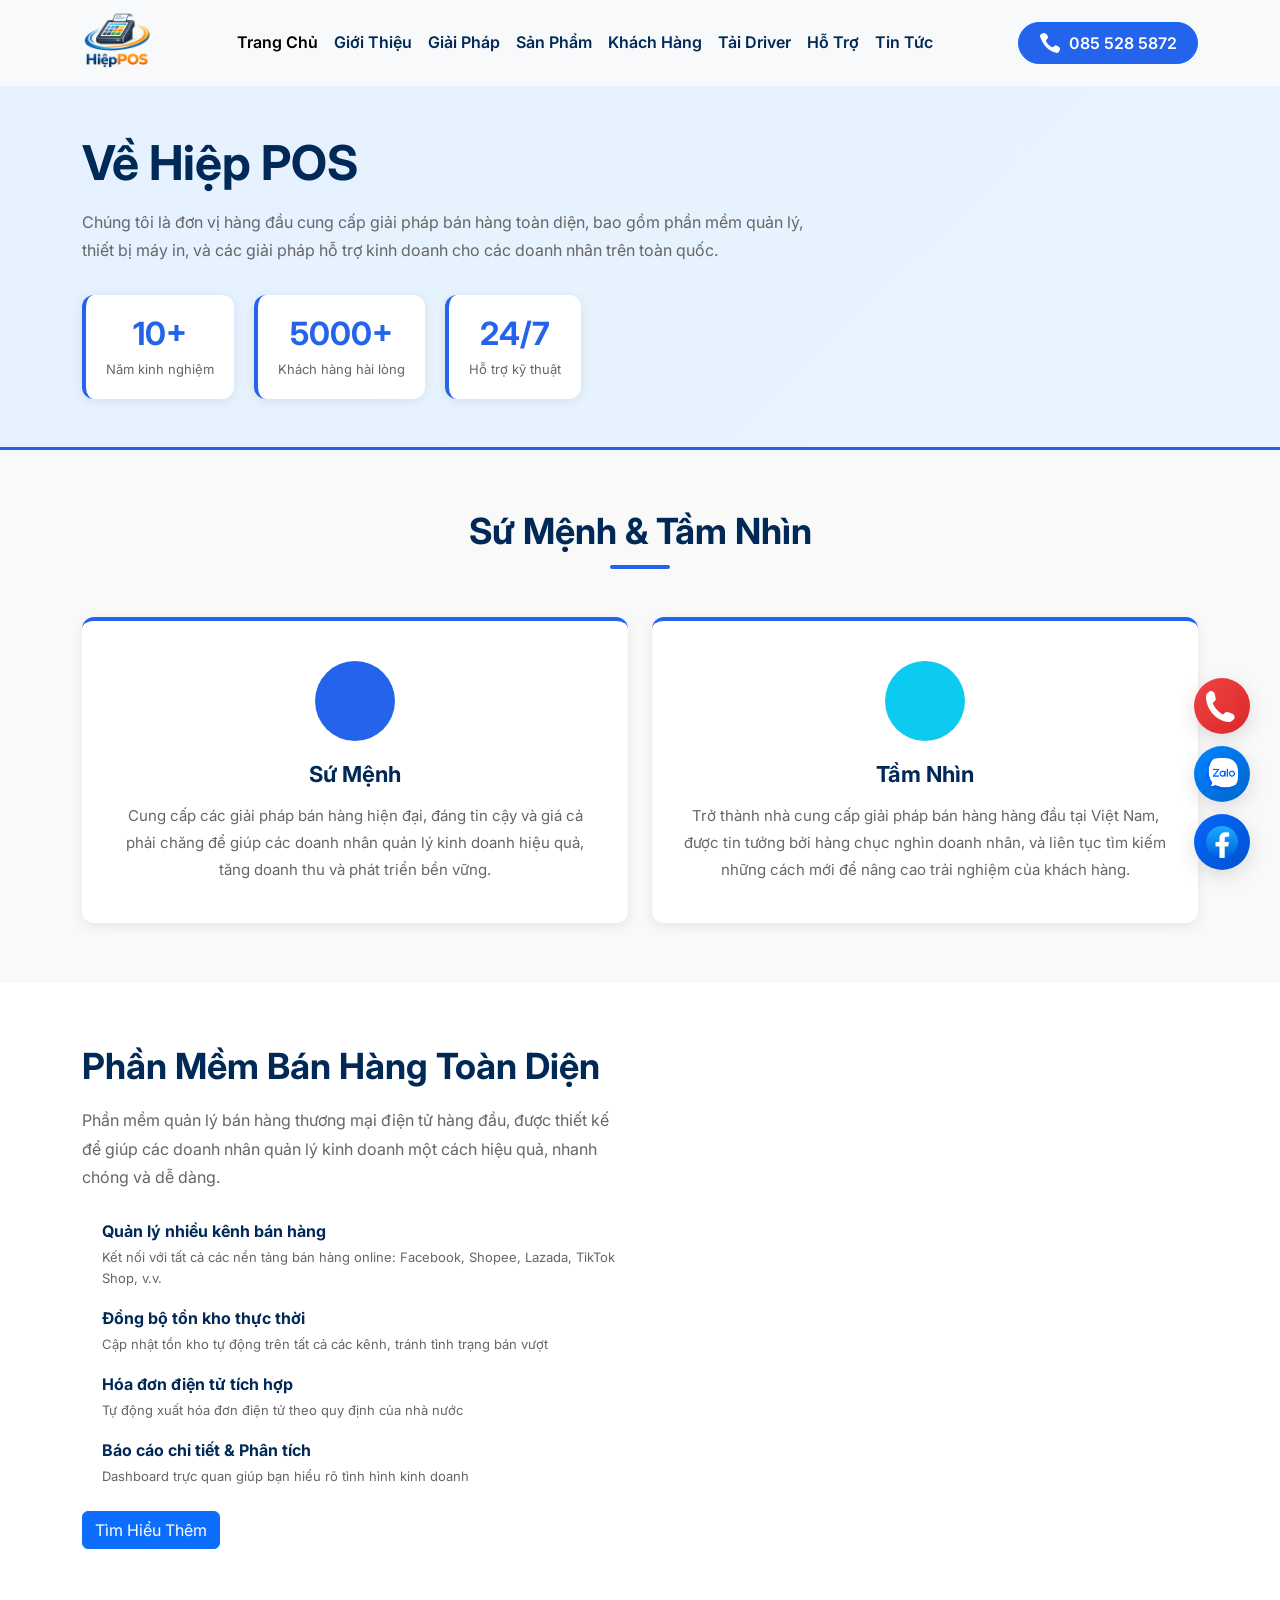
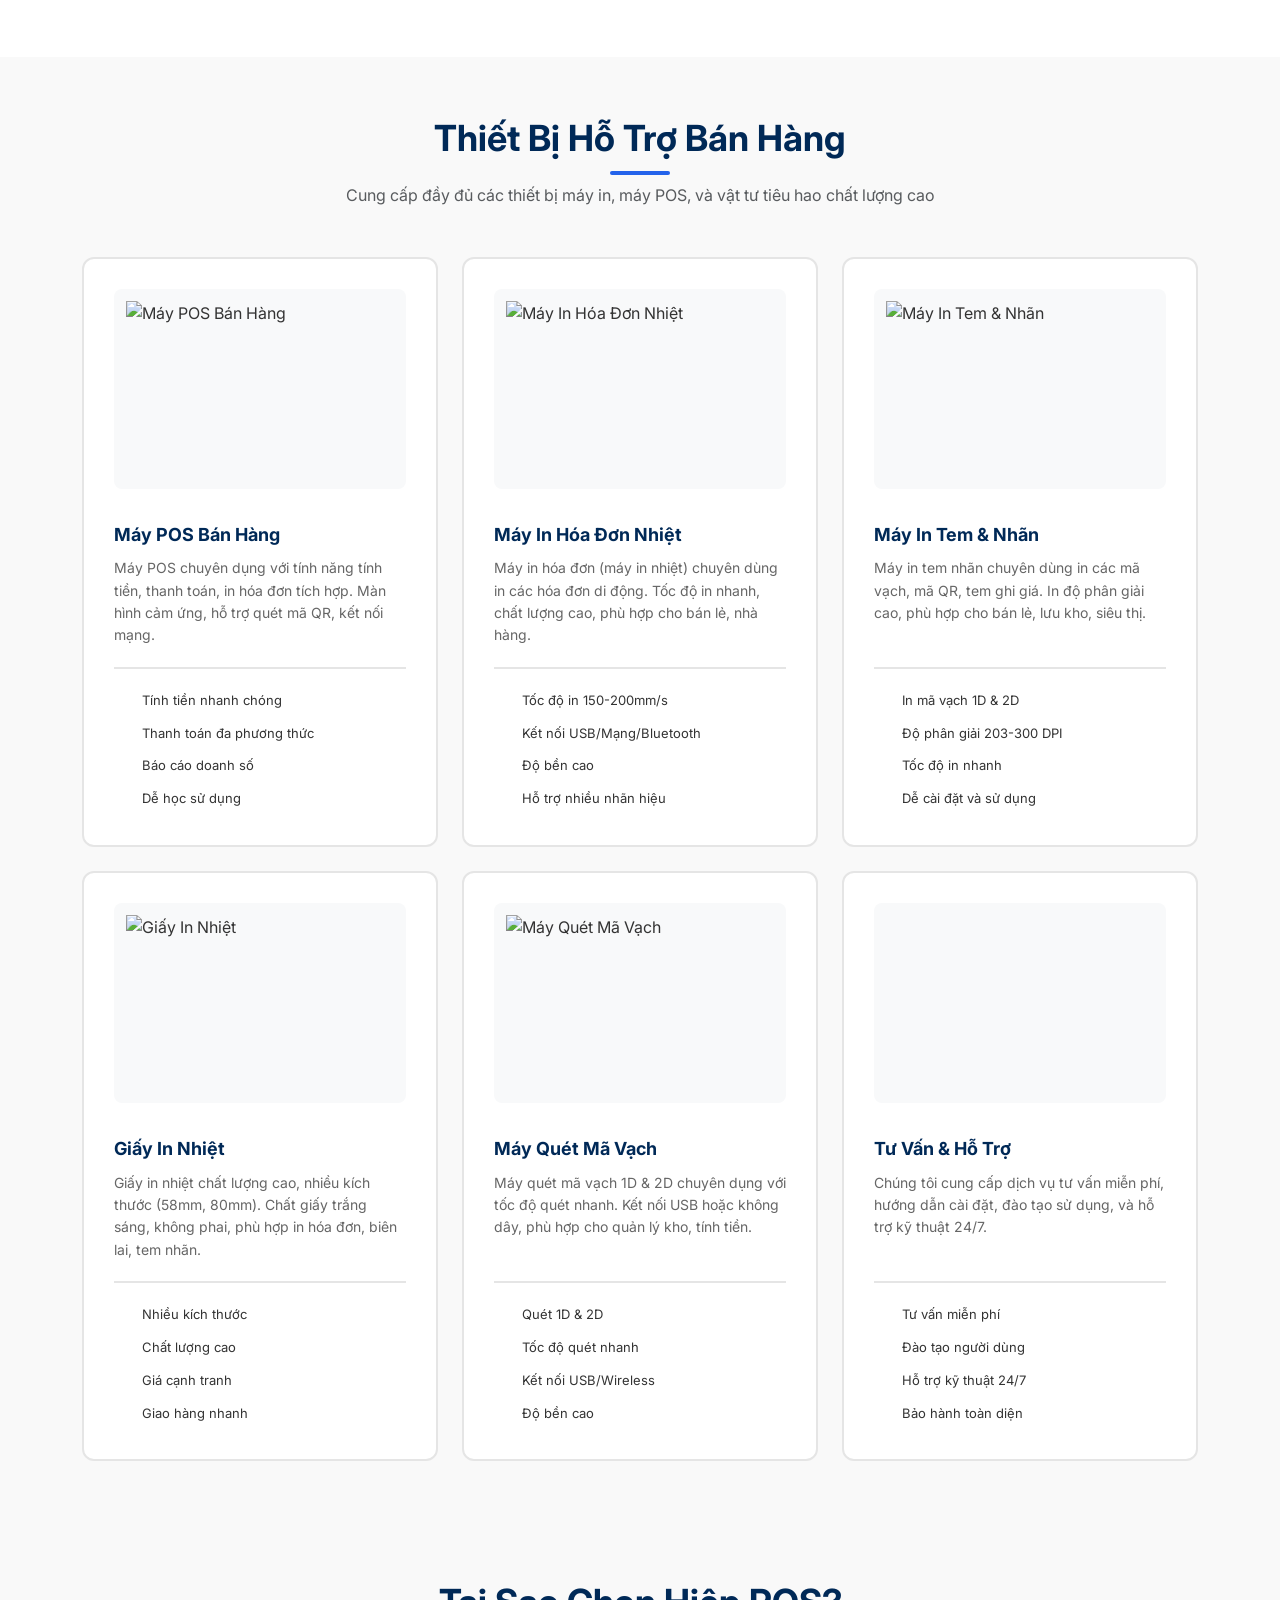
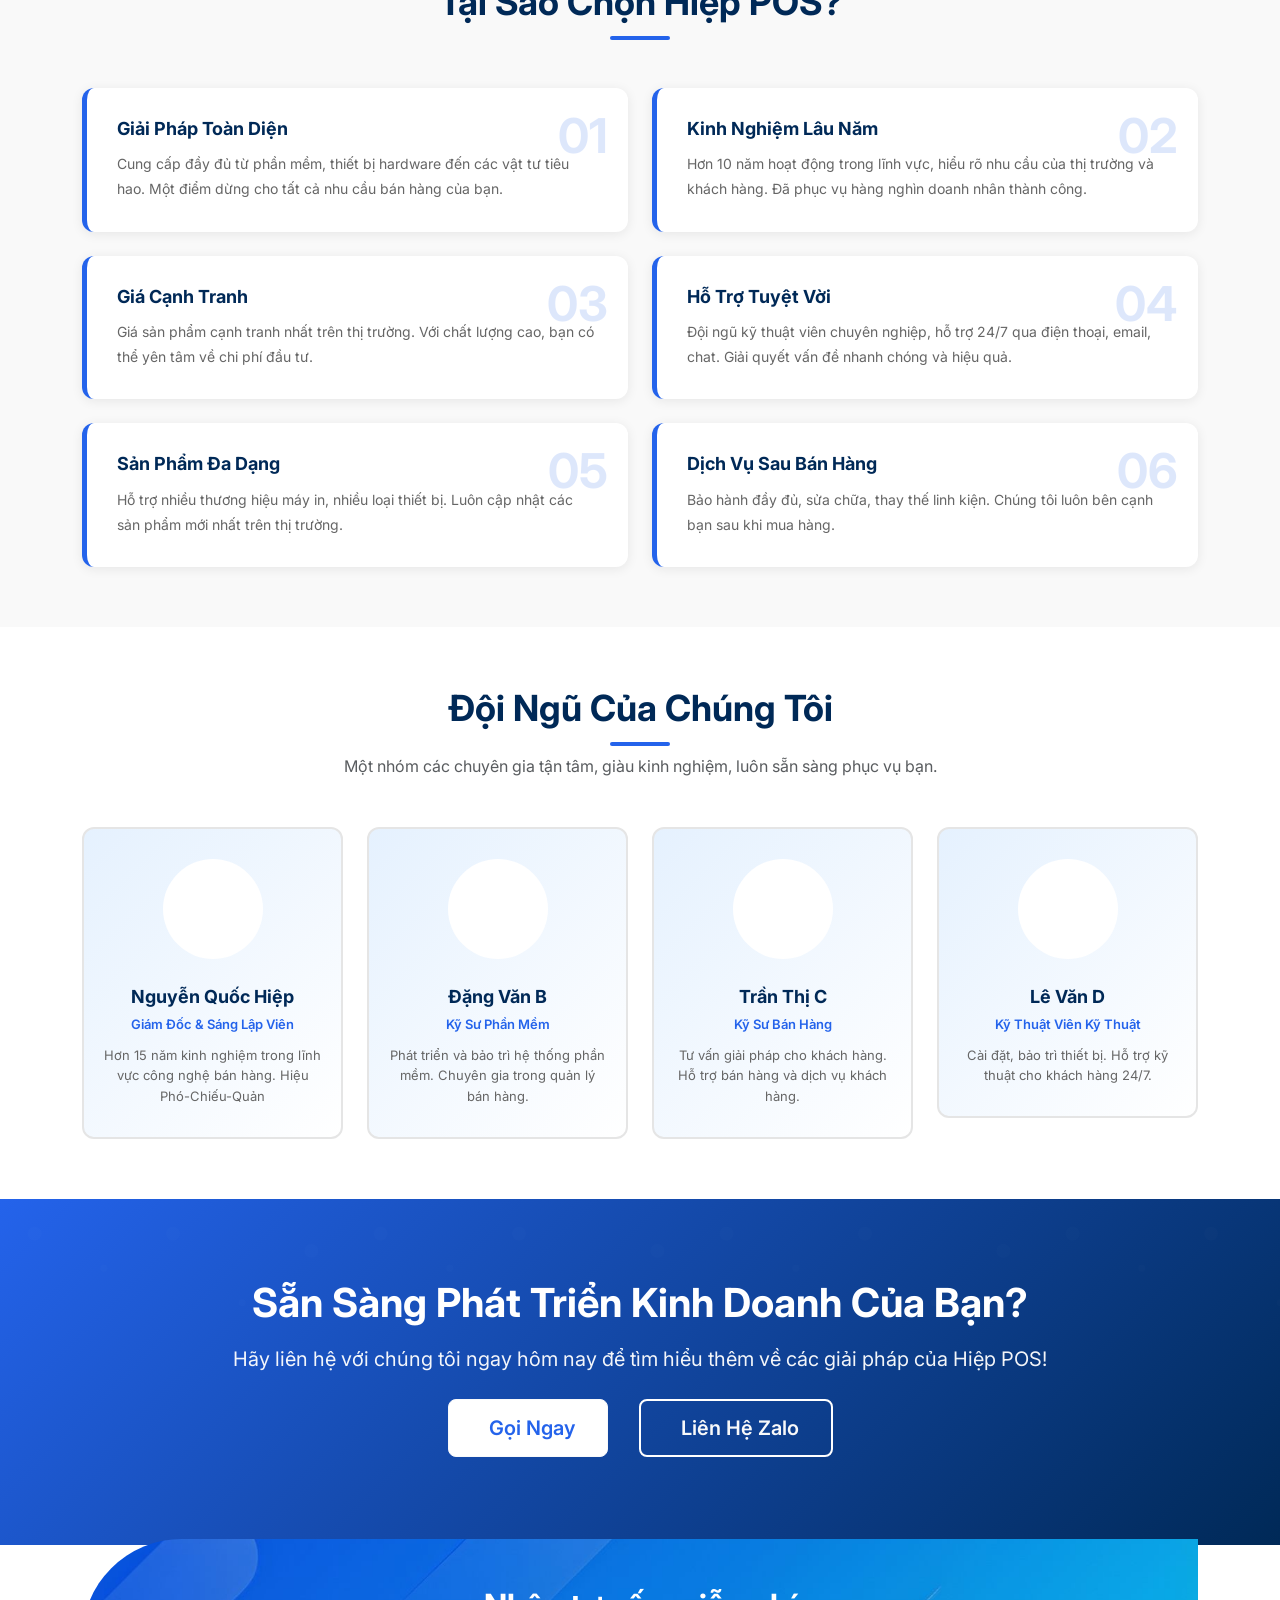
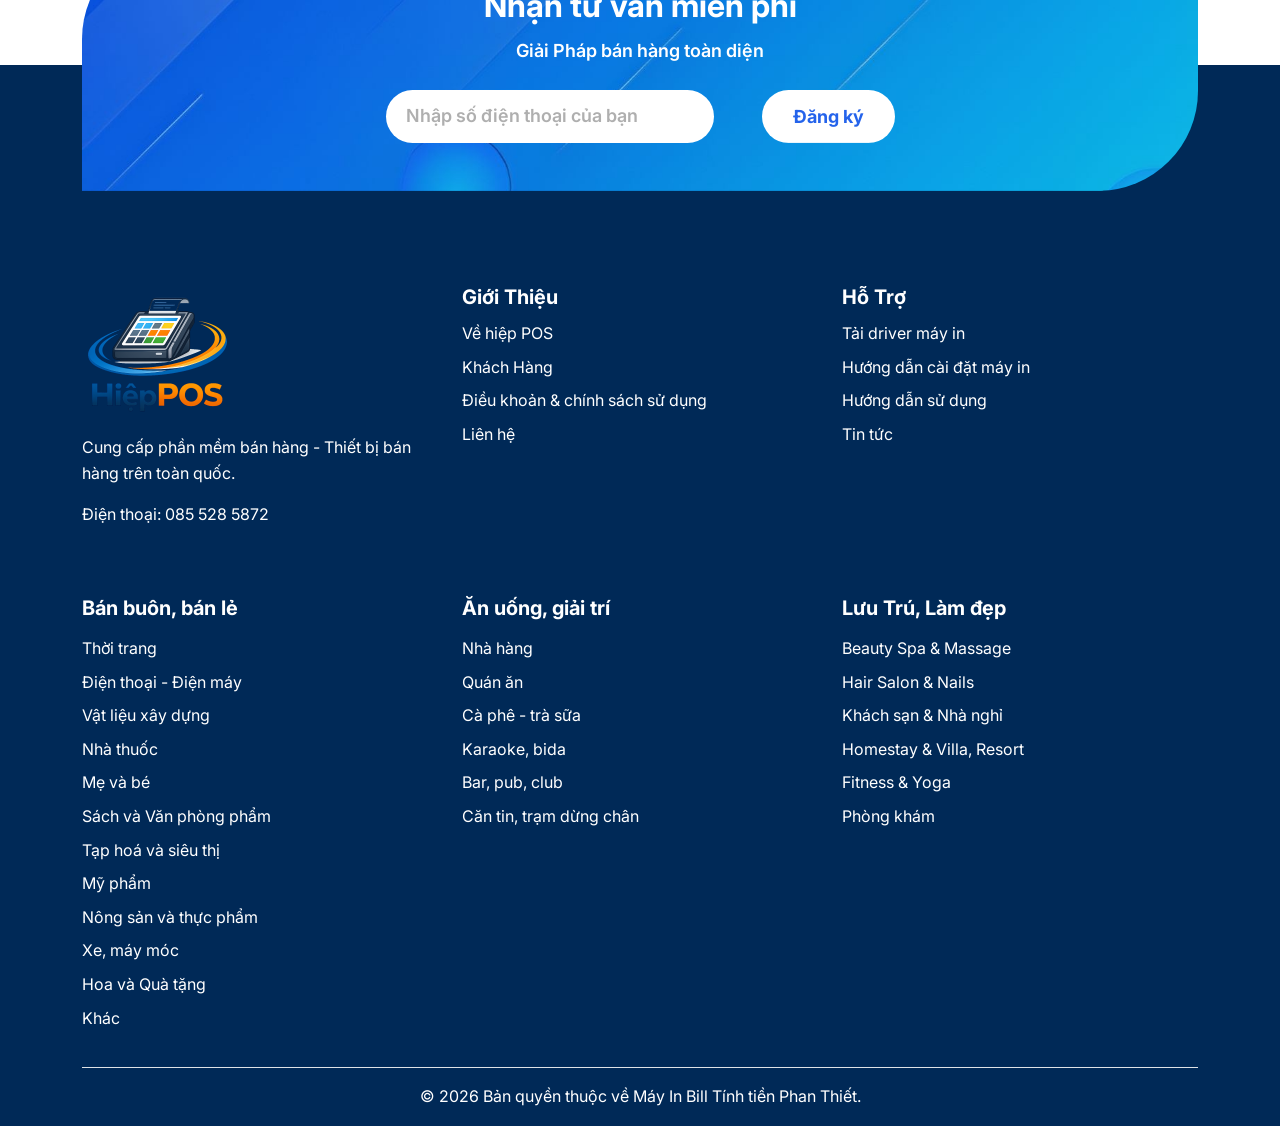
==== commit f92b2a47: "thay đổi lớn" ====
--- a/aboutus.html
+++ b/aboutus.html
@@ -4,6 +4,19 @@
 <head>
   <meta charset="UTF-8">
   <meta name="viewport" content="width=device-width, initial-scale=1.0">
+  <meta name="description" content="Về Hiệp POS - Cung cấp phần mềm bán hàng, máy POS, máy in hóa đơn nhiệt, máy in tem & nhãn, máy quét mã vạch. Giải pháp bán hàng toàn diện cho mọi ngành nghề.">
+  <meta name="keywords" content="Hiệp POS, giới thiệu công ty, phần mềm bán hàng, máy POS, máy in hóa đơn, thiết bị bán hàng">
+  <meta name="author" content="Hiệp POS">
+  <meta name="robots" content="index, follow">
+  <meta property="og:title" content="Về Hiệp POS - Giải Pháp Bán Hàng Toàn Diện">
+  <meta property="og:description" content="Tìm hiểu về Hiệp POS: cung cấp phần mềm bán hàng, máy POS, máy in hóa đơn, máy quét mã vạch và các thiết bị bán hàng chuyên dụng.">
+  <meta property="og:image" content="https://mayinbilltinhtien.vn/assets/images/icons/logo2.png">
+  <meta property="og:url" content="https://mayinbilltinhtien.vn/aboutus.html">
+  <meta property="og:type" content="website">
+  <meta name="twitter:card" content="summary_large_image">
+  <meta name="twitter:title" content="Về Hiệp POS - Giải Phương Bán Hàng">
+  <meta name="twitter:description" content="Hiệp POS cung cấp phần mềm bán hàng và thiết bị bán hàng chuyên dụng.">
+  <meta name="twitter:image" content="https://mayinbilltinhtien.vn/assets/images/icons/logo2.png">
   <title>Về Hiệp POS - Giải Pháp Bán Hàng Toàn Diện</title>
   <link rel="icon" href="assets/images/icons/logo2.png">
   <link href="https://cdn.jsdelivr.net/npm/bootstrap@5.3.8/dist/css/bootstrap.min.css" rel="stylesheet"
@@ -46,14 +59,14 @@
         </button>
         <div class="collapse order-2 order-lg-1 navbar-collapse justify-content-center" id="navbarNavAltMarkup">
           <div class="navbar-nav">
-            <a class="nav-link active" aria-current="page" href="#">Trang chủ</a>
+            <a class="nav-link active" aria-current="page" href="/">Trang chủ</a>
             <a class="nav-link" href="/aboutus.html">Giới thiệu</a>
             <a class="nav-link" href="#">Giải pháp</a>
-            <a class="nav-link" href="#">Sản Phẩm</a>
-            <a class="nav-link" href="#">Khách hàng</a>
+            <a class="nav-link" href="products.html">Sản Phẩm</a>
+            <a class="nav-link" href="customers.html">Khách hàng</a>
             <a class="nav-link" href="/driver.html">Tải Driver</a>
             <a class="nav-link" href="#">Hỗ trợ</a>
-            <a class="nav-link" href="#">Tin tức</a>
+            <a class="nav-link" href="news.html">Tin tức</a>
           </div>
         </div>
         <div class="phone-number order-1 oder-lg-3">
@@ -458,7 +471,7 @@
             <h3 class="title">Giới Thiệu</h3>
             <ul class="quick-links">
               <li><a href="#">Về hiệp POS</a></li>
-              <li><a href="#">Khách Hàng</a></li>
+              <li><a href="customers.html">Khách Hàng</a></li>
               <li><a href="#">Điều khoản & chính sách sử dụng</a></li>
               <li><a href="#">Liên hệ</a></li>
             </ul>
--- a/assets/css/style.css
+++ b/assets/css/style.css
@@ -953,6 +953,17 @@
     min-height: 50px;
 }
 
+.section-news .news-title a {
+    text-decoration: none;
+    color: inherit;
+    transition: color 0.3s ease;
+}
+
+.section-news .news-title a:hover {
+    color: var(--color-primary);
+    text-decoration: none;
+}
+
 .section-news .news-description {
     font-size: 14px;
     line-height: 1.6;
@@ -1385,3 +1396,368 @@
     }
 }
 /* Floating Action Buttons end */
+
+/* section-products */
+.section-products {
+    background-color: #f9f9f9;
+}
+
+/* Product Tabs */
+.product-tab-btn {
+    padding: 10px 24px;
+    border: 2px solid var(--color-border);
+    border-radius: 50px;
+    background: #fff;
+    color: var(--color-text-light);
+    font-weight: 600;
+    font-size: 14px;
+    cursor: pointer;
+    transition: all 0.3s ease;
+}
+
+.product-tab-btn:hover {
+    border-color: var(--color-primary);
+    color: var(--color-primary);
+    background: var(--color-primary-light);
+}
+
+.product-tab-btn.active {
+    background: var(--color-primary);
+    border-color: var(--color-primary);
+    color: #fff;
+    box-shadow: 0 4px 12px rgba(36, 99, 235, 0.3);
+}
+
+/* Card Variants */
+.product-img-software {
+    background: linear-gradient(135deg, #e8f5e9 0%, #c8e6c9 100%) !important;
+}
+
+.product-img-software .product-icon {
+    color: var(--color-secondary);
+}
+
+.product-img-combo {
+    background: linear-gradient(135deg, #fff3e0 0%, #ffe0b2 100%) !important;
+}
+
+.product-img-combo .product-icon {
+    color: #f57c00;
+}
+
+/* Category Tag */
+.product-category-tag {
+    display: inline-block;
+    font-size: 11px;
+    font-weight: 700;
+    text-transform: uppercase;
+    letter-spacing: 0.5px;
+    color: var(--color-primary);
+    background: var(--color-primary-light);
+    padding: 3px 10px;
+    border-radius: 4px;
+    margin-bottom: 8px;
+}
+
+.product-category-tag.tag-software {
+    color: #2e7d32;
+    background: #e8f5e9;
+}
+
+.product-category-tag.tag-accessory {
+    color: #e65100;
+    background: #fff3e0;
+}
+
+.product-category-tag.tag-combo {
+    color: #d84315;
+    background: #fbe9e7;
+}
+
+/* Featured Card */
+.product-card-featured {
+    border: 2px solid #f57c00 !important;
+}
+
+.product-card-featured:hover {
+    border-color: #e65100 !important;
+    box-shadow: 0 12px 30px rgba(245, 124, 0, 0.2) !important;
+}
+
+@keyframes fadeInUp {
+    from {
+        opacity: 0;
+        transform: translateY(20px);
+    }
+    to {
+        opacity: 1;
+        transform: translateY(0);
+    }
+}
+
+.product-item {
+    animation: fadeInUp 0.4s ease both;
+}
+
+.product-card-home {
+    background: #ffffff;
+    border-radius: 16px;
+    overflow: hidden;
+    box-shadow: 0 2px 12px rgba(0, 0, 0, 0.06);
+    transition: all 0.35s ease;
+    height: 100%;
+    display: flex;
+    flex-direction: column;
+    border: 1px solid #eaeaea;
+}
+
+.product-card-home:hover {
+    box-shadow: 0 16px 40px rgba(36, 99, 235, 0.12);
+    transform: translateY(-6px);
+    border-color: var(--color-primary);
+}
+
+.product-img-wrapper {
+    position: relative;
+    width: 100%;
+    aspect-ratio: 4 / 3;
+    background: #f5f7fa;
+    display: flex;
+    align-items: center;
+    justify-content: center;
+    overflow: hidden;
+}
+
+.product-img {
+    width: 100%;
+    height: 100%;
+    object-fit: contain;
+    padding: 12px;
+    transition: transform 0.4s ease;
+}
+
+.product-card-home:hover .product-img {
+    transform: scale(1.05);
+}
+
+.product-card-home .badge {
+    position: absolute;
+    top: 12px;
+    right: 12px;
+    background: var(--color-secondary);
+    color: white;
+    padding: 5px 14px;
+    border-radius: 20px;
+    font-size: 12px;
+    font-weight: bold;
+    z-index: 1;
+    box-shadow: 0 2px 8px rgba(0, 0, 0, 0.15);
+}
+
+.product-card-home .badge-hot {
+    background: #ff6b6b;
+}
+
+.product-info {
+    padding: 24px;
+    display: flex;
+    flex-direction: column;
+    flex-grow: 1;
+}
+
+.product-title {
+    font-size: 18px;
+    font-weight: 700;
+    color: var(--color-text);
+    margin-bottom: 8px;
+    line-height: 1.3;
+}
+
+.product-title a {
+    color: inherit;
+    text-decoration: none;
+    transition: color 0.2s ease;
+}
+
+.product-title a:hover {
+    color: var(--color-primary);
+}
+
+.product-desc {
+    font-size: 14px;
+    color: var(--color-text-light);
+    margin-bottom: 12px;
+    line-height: 1.6;
+    flex-grow: 1;
+}
+
+.product-price {
+    font-size: 20px;
+    font-weight: 800;
+    color: #e53935;
+    margin-bottom: 12px;
+}
+
+.product-price .price-old {
+    font-size: 14px;
+    font-weight: 500;
+    color: #999;
+    text-decoration: line-through;
+    margin-left: 6px;
+}
+
+.product-price .price-unit {
+    font-size: 13px;
+    font-weight: 500;
+    color: var(--color-text-light);
+}
+
+.features-list {
+    list-style: none;
+    padding: 0;
+    margin: 0 0 20px 0;
+    font-size: 13px;
+    border-top: 1px solid #f0f0f0;
+    padding-top: 12px;
+}
+
+.features-list li {
+    padding: 5px 0;
+    color: var(--color-text);
+    display: flex;
+    align-items: center;
+    gap: 8px;
+    font-weight: 500;
+}
+
+.features-list i {
+    color: var(--color-secondary);
+    font-size: 15px;
+    flex-shrink: 0;
+}
+
+.cta-buttons {
+    display: flex;
+    gap: 10px;
+    margin-top: auto;
+}
+
+.btn-contact,
+.btn-buy {
+    flex: 1;
+    padding: 11px 14px;
+    border-radius: 8px;
+    font-size: 13px;
+    font-weight: 600;
+    text-decoration: none;
+    text-align: center;
+    transition: all 0.3s ease;
+    border: none;
+    cursor: pointer;
+    display: flex;
+    align-items: center;
+    justify-content: center;
+    gap: 6px;
+}
+
+.btn-contact {
+    background: var(--color-primary);
+    color: white;
+}
+
+.btn-contact:hover {
+    background: var(--color-primary-hover);
+    color: white;
+    box-shadow: 0 4px 12px rgba(36, 99, 235, 0.3);
+}
+
+.btn-buy {
+    background: var(--color-primary);
+    color: white;
+    width: 100%;
+}
+
+.btn-buy:hover {
+    background: var(--color-primary-hover);
+    color: white;
+    box-shadow: 0 4px 12px rgba(36, 99, 235, 0.3);
+}
+
+/* Responsive: Tablet */
+@media screen and (max-width: 991.98px) {
+    .product-info {
+        padding: 18px;
+    }
+
+    .product-title {
+        font-size: 16px;
+    }
+
+    .product-desc {
+        font-size: 13px;
+    }
+
+    .features-list {
+        font-size: 12px;
+    }
+
+    .btn-contact,
+    .btn-more {
+        padding: 10px 10px;
+        font-size: 12px;
+    }
+
+    .product-tab-btn {
+        padding: 8px 18px;
+        font-size: 13px;
+    }
+}
+
+/* Responsive: Mobile */
+@media screen and (max-width: 575.98px) {
+    .product-info {
+        padding: 16px;
+    }
+
+    .product-title {
+        font-size: 15px;
+        margin-bottom: 6px;
+    }
+
+    .product-desc {
+        font-size: 12px;
+        margin-bottom: 10px;
+    }
+
+    .product-category-tag {
+        font-size: 10px;
+        padding: 2px 8px;
+    }
+
+    .features-list {
+        padding-top: 8px;
+        margin-bottom: 14px;
+    }
+
+    .features-list li {
+        padding: 3px 0;
+        font-size: 12px;
+    }
+
+    .btn-contact,
+    .btn-more {
+        padding: 9px 8px;
+        font-size: 11px;
+        border-radius: 6px;
+    }
+
+    .product-tab-btn {
+        padding: 6px 14px;
+        font-size: 12px;
+    }
+
+    .product-card-home {
+        border-radius: 12px;
+    }
+}
+/* section-products end */
